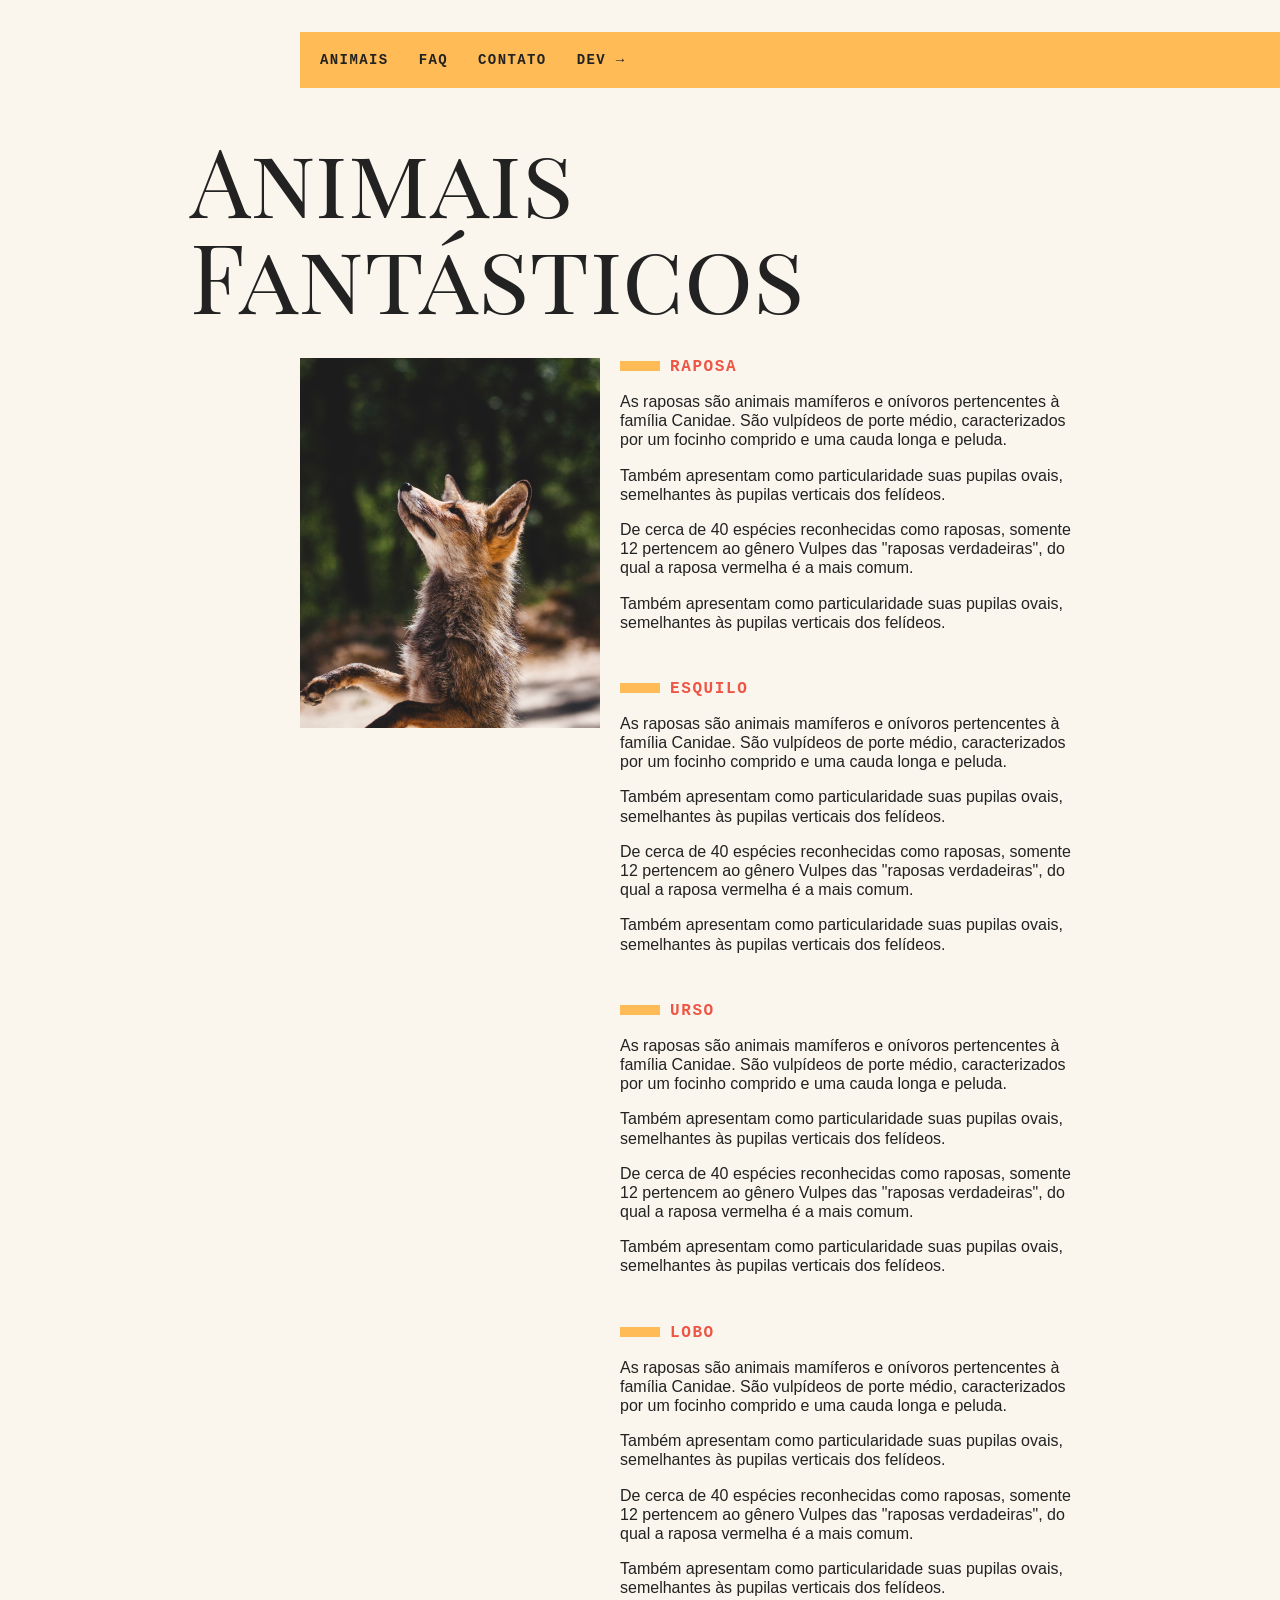
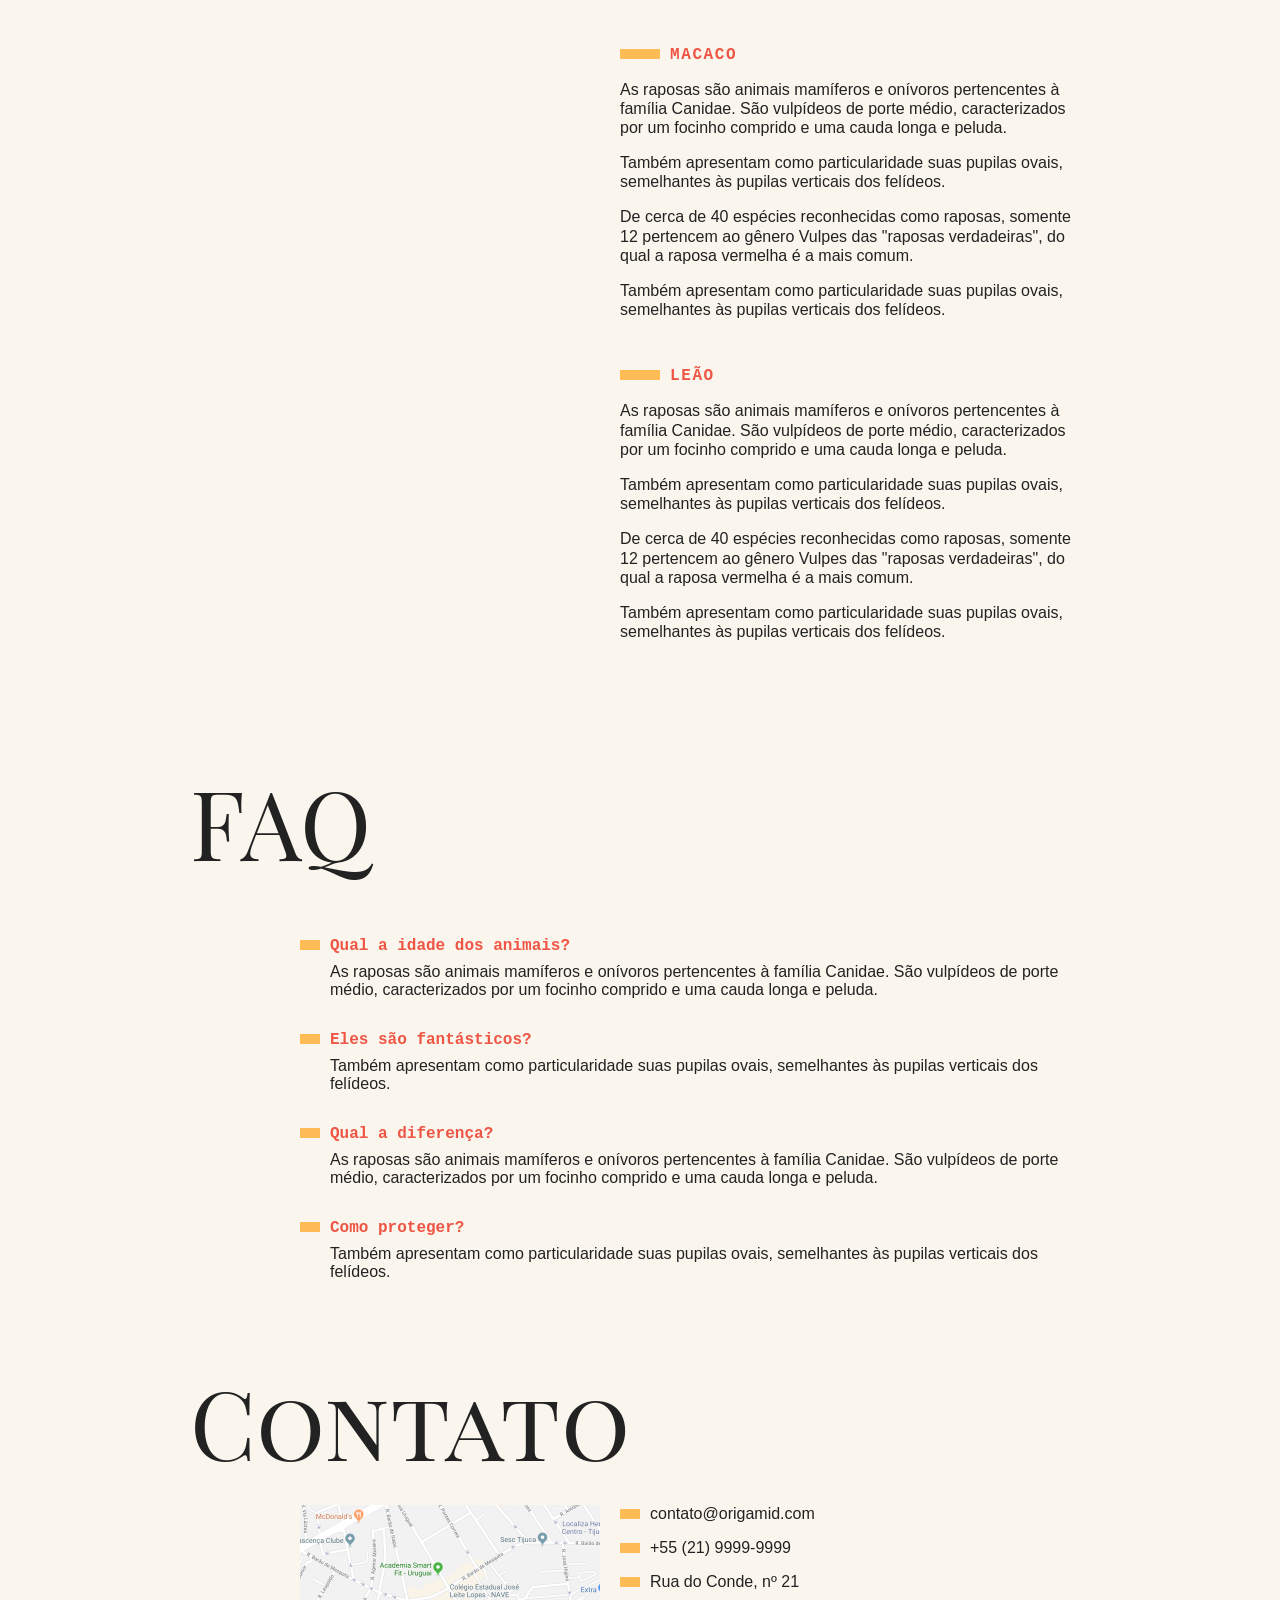
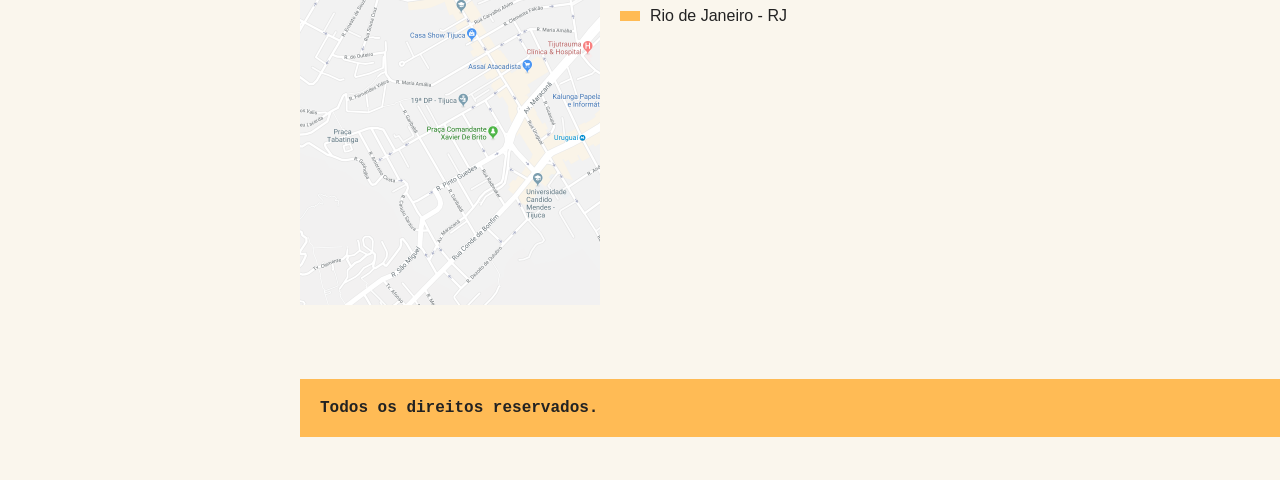
==== index.html @ b0ed54dd "first commit :tada:" ====
<!DOCTYPE html>
<html lang="pt-br">
<head>
    <meta charset="utf-8" />
    <meta http-equiv="X-UA-Compatible" content="IE=edge" />
    <title>Animais Fantásticos</title>
    <meta name="viewport" content="width=device-width, initial-scale=1" />
    <link href="https://fonts.googleapis.com/css?family=Playfair+Display+SC" rel="stylesheet" />
    <link rel="stylesheet" type="text/css" href="css/style.css" />
</head>

<body>
    <nav class="menu">
        <ul>
            <li><a href="#animais">Animais</a></li>
            <li><a href="#faq">Faq</a></li>
            <li><a href="#contato">Contato</a></li>
            <li><a href="https://www.origamid.com/">Dev →</a></li>
        </ul>
    </nav>
    <section class="grid-section animais" id="animais">
        <h1 class="titulo">Animais Fantásticos</h1>
        <ul class="animais-lista">
            <li>
                <img src="img/imagem1.jpg">
            </li>
            <li>
                <img src="img/imagem2.jpg">
            </li>
            <li>
                <img src="img/imagem3.jpg">
            </li>
            <li>
                <img src="img/imagem4.jpg">
            </li>
            <li>
                <img src="img/imagem5.jpg">
            </li>
            <li>
                <img src="img/imagem6.jpg">
            </li>
        </ul>
        <div class="animais-descricao">
            <section>
                <h2>Raposa</h2>
                <p>As raposas são animais mamíferos e onívoros pertencentes à família Canidae. São vulpídeos de porte
                    médio, caracterizados
                    por um focinho comprido e uma cauda longa e peluda.</p>
                <p>Também apresentam como particularidade suas pupilas ovais, semelhantes às pupilas verticais dos
                    felídeos.</p>
                <p>De cerca de 40 espécies reconhecidas como raposas, somente 12 pertencem ao gênero Vulpes das "raposas
                    verdadeiras", do
                    qual a raposa vermelha é a mais comum.</p>
                <p>Também apresentam como particularidade suas pupilas ovais, semelhantes às pupilas verticais dos
                    felídeos.</p>
            </section>

            <section>
                <h2>Esquilo</h2>
                <p>As raposas são animais mamíferos e onívoros pertencentes à família Canidae. São vulpídeos de porte
                    médio, caracterizados
                    por um focinho comprido e uma cauda longa e peluda.</p>
                <p>Também apresentam como particularidade suas pupilas ovais, semelhantes às pupilas verticais dos
                    felídeos.</p>
                <p>De cerca de 40 espécies reconhecidas como raposas, somente 12 pertencem ao gênero Vulpes das "raposas
                    verdadeiras", do
                    qual a raposa vermelha é a mais comum.</p>
                <p>Também apresentam como particularidade suas pupilas ovais, semelhantes às pupilas verticais dos
                    felídeos.</p>
            </section>
            <section>
                <h2>Urso</h2>
                <p>As raposas são animais mamíferos e onívoros pertencentes à família Canidae. São vulpídeos de porte
                    médio, caracterizados
                    por um focinho comprido e uma cauda longa e peluda.</p>
                <p>Também apresentam como particularidade suas pupilas ovais, semelhantes às pupilas verticais dos
                    felídeos.</p>
                <p>De cerca de 40 espécies reconhecidas como raposas, somente 12 pertencem ao gênero Vulpes das "raposas
                    verdadeiras", do
                    qual a raposa vermelha é a mais comum.</p>
                <p>Também apresentam como particularidade suas pupilas ovais, semelhantes às pupilas verticais dos
                    felídeos.</p>
            </section>
            <section>
                <h2>Lobo</h2>
                <p>As raposas são animais mamíferos e onívoros pertencentes à família Canidae. São vulpídeos de porte
                    médio, caracterizados
                    por um focinho comprido e uma cauda longa e peluda.</p>
                <p>Também apresentam como particularidade suas pupilas ovais, semelhantes às pupilas verticais dos
                    felídeos.</p>
                <p>De cerca de 40 espécies reconhecidas como raposas, somente 12 pertencem ao gênero Vulpes das "raposas
                    verdadeiras", do
                    qual a raposa vermelha é a mais comum.</p>
                <p>Também apresentam como particularidade suas pupilas ovais, semelhantes às pupilas verticais dos
                    felídeos.</p>
            </section>
            <section>
                <h2>Macaco</h2>
                <p>As raposas são animais mamíferos e onívoros pertencentes à família Canidae. São vulpídeos de porte
                    médio, caracterizados
                    por um focinho comprido e uma cauda longa e peluda.</p>
                <p>Também apresentam como particularidade suas pupilas ovais, semelhantes às pupilas verticais dos
                    felídeos.</p>
                <p>De cerca de 40 espécies reconhecidas como raposas, somente 12 pertencem ao gênero Vulpes das "raposas
                    verdadeiras", do
                    qual a raposa vermelha é a mais comum.</p>
                <p>Também apresentam como particularidade suas pupilas ovais, semelhantes às pupilas verticais dos
                    felídeos.</p>
            </section>
            <section>
                <h2>Leão</h2>
                <p>As raposas são animais mamíferos e onívoros pertencentes à família Canidae. São vulpídeos de porte
                    médio, caracterizados
                    por um focinho comprido e uma cauda longa e peluda.</p>
                <p>Também apresentam como particularidade suas pupilas ovais, semelhantes às pupilas verticais dos
                    felídeos.</p>
                <p>De cerca de 40 espécies reconhecidas como raposas, somente 12 pertencem ao gênero Vulpes das "raposas
                    verdadeiras", do
                    qual a raposa vermelha é a mais comum.</p>
                <p>Também apresentam como particularidade suas pupilas ovais, semelhantes às pupilas verticais dos
                    felídeos.</p>
            </section>
        </div>
    </section>

    <section class="grid-section faq" id="faq">
        <h1 class="titulo">FAQ</h1>
        <dl class="faq-lista">
            <dt>Qual a idade dos animais?</dt>
            <dd>As raposas são animais mamíferos e onívoros pertencentes à família Canidae. São vulpídeos de porte
                médio, caracterizados por um focinho comprido e uma cauda longa e peluda.</dd>
            <dt>Eles são fantásticos?</dt>
            <dd>Também apresentam como particularidade suas pupilas ovais, semelhantes às pupilas verticais dos
                felídeos.</dd>
            <dt>Qual a diferença?</dt>
            <dd>As raposas são animais mamíferos e onívoros pertencentes à família Canidae. São vulpídeos de porte
                médio, caracterizados por um focinho comprido e uma cauda longa e peluda.</dd>
            <dt>Como proteger?</dt>
            <dd>Também apresentam como particularidade suas pupilas ovais, semelhantes às pupilas verticais dos
                felídeos.</dd>
        </dl>
    </section>

    <section class="grid-section contato" id="contato">
        <h1 class="titulo">Contato</h1>
        <div class="mapa">
            <img src="img/mapa.png">
        </div>
        <ul class="dados">
            <li>contato@origamid.com</li>
            <li>+55 (21) 9999-9999</li>
            <li>Rua do Conde, nº 21</li>
            <li>Rio de Janeiro - RJ</li>
        </ul>
    </section>

    <footer class="copy">
        <p>Todos os direitos reservados.</p>
    </footer>

    <script src="script.js"></script>
</body>
</html>
---- css/style.css ----
body, h1, h2, ul, li, p, dd, dt, dl {
  margin: 0px;
  padding: 0px;
}

img {
  display: block;
  max-width: 100%;
}

ul {
  list-style: none;
}

body {
  background: #faf6ed;
  color: #222;
  -webkit-font-smoothing: antialiased;
  display: grid;
  grid-template-columns: 1fr 120px minmax(300px, 800px) 1fr;
}

.menu {
  grid-column: 3 / 5;
  margin-top: 2rem;
  margin-bottom: 2rem;
  background: #FB5;
}

.menu ul {
  display: flex;
  flex-wrap: wrap;
  padding: 10px;
}

.menu li a {
  display: block;
  padding: 10px;
  margin-right: 10px;
  color: #222;
  text-decoration: none;
  font-family: 'IBM Plex Mono', monospace;
  font-weight: bold;
  text-transform: uppercase;
  font-size: 0.875rem;
  letter-spacing: .1em;
}

.grid-section {
  grid-column: 2 / 4;
  width: 100%;
  box-sizing: border-box;
  padding: 10px;
  display: grid;
  grid-template-columns: 90px 300px 1fr;
  grid-gap: 20px;
  margin-bottom: 4rem;
}

.titulo {
  font-family: 'Playfair Display SC', georgia;
  font-size: 6rem;
  line-height: 1;
  font-weight: 400;
  margin-bottom: 1rem;
  grid-column: 1 / 4;
}

.animais h2 {
  font-family: 'IBM Plex Mono', monospace;
  font-size: 1rem;
  text-transform: uppercase;
  letter-spacing: .1em;
  margin-bottom: 1rem;
  color: #E54;
}

.animais h2::before {
  content: '';
  display: inline-block;
  width: 40px;
  height: 10px;
  margin-right: 10px;
  background: #FB5;
}

.animais p {
  font-family: Helvetica, Arial;
  line-height: 1.2;
  margin-bottom: 1rem;
}

.animais-lista {
  height: 370px;
  overflow-y: scroll;
  grid-column: 2;
}

.animais-lista::-webkit-scrollbar {
  width: 18px;
}

.animais-lista::-webkit-scrollbar-thumb {
  background: #FB5;
  border-left: 4px solid #faf6ed;
  border-right: 4px solid #faf6ed;
}

.animais-lista::-webkit-scrollbar-track {
  background: #faf6ed;
}

.animais-descricao {
  grid-column: 3;
}

.animais-descricao section {
  margin-bottom: 3rem;
}

.faq-lista {
  grid-column: 2 / 4
}

.faq-lista dt {
  font-family: 'IBM Plex Mono', monospace;
  font-weight: bold;
  margin-top: 2rem;
  margin-bottom: .5rem;
  color: #E54;
}

.faq-lista dt::before {
  content: '';
  display: inline-block;
  width: 20px;
  height: 10px;
  margin-right: 10px;
  background: #FB5;
}

.faq-lista dd {
  font-family: Helvetica, Arial;
  margin-bottom: .5rem;
  margin-left: 30px;
}

.mapa {
  grid-column: 2;
}

.dados {
  grid-column: 3;
}

.dados li {
  margin-bottom: 1rem;
  font-family: Helvetica, Arial;
}

.dados li::before {
  content: '';
  display: inline-block;
  width: 20px;
  height: 10px;
  margin-right: 10px;
  background: #FB5;
}

.copy {
  grid-column: 3/5;
  margin-bottom: 2rem;
  background: #FB5;
}

.copy p {
  padding: 20px;
  font-family: 'IBM Plex Mono', monospace;
  font-weight: bold;
}

@media (max-width: 700px) {
  body {
    grid-template-columns: 1fr;
  }
  .menu, .grid-section, .copy {
    grid-column: 1;
  }
  .grid-section {
    grid-template-columns: 100px 1fr;
    grid-gap: 10px;
  }
  .animais-lista {
    grid-column: 1;
  }
  .faq-lista, .dados, .mapa {
    grid-column: 1 / 3;
  }
  .grid-section h1 {
    font-size: 3rem;
  }
  .menu {
    margin-top: 0px;
  }
  .copy {
    margin-bottom: 0px;
  }
}
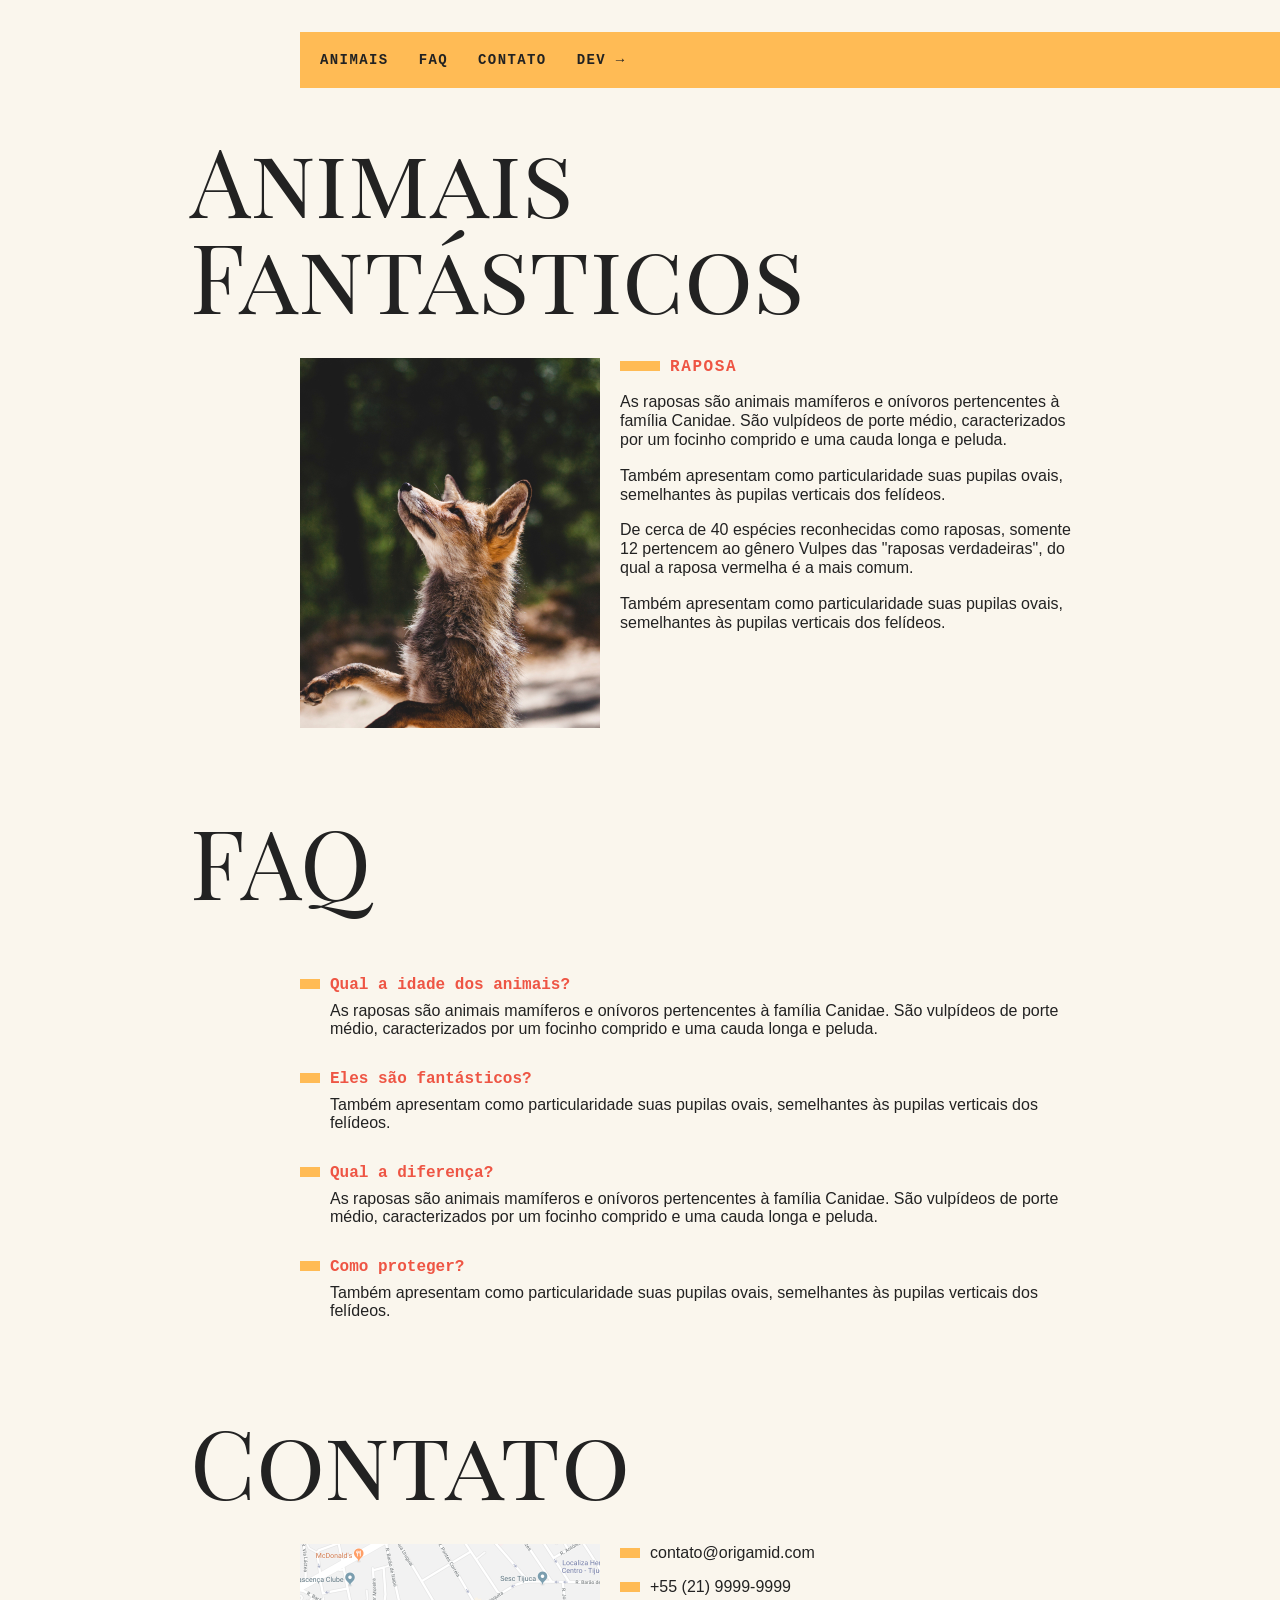
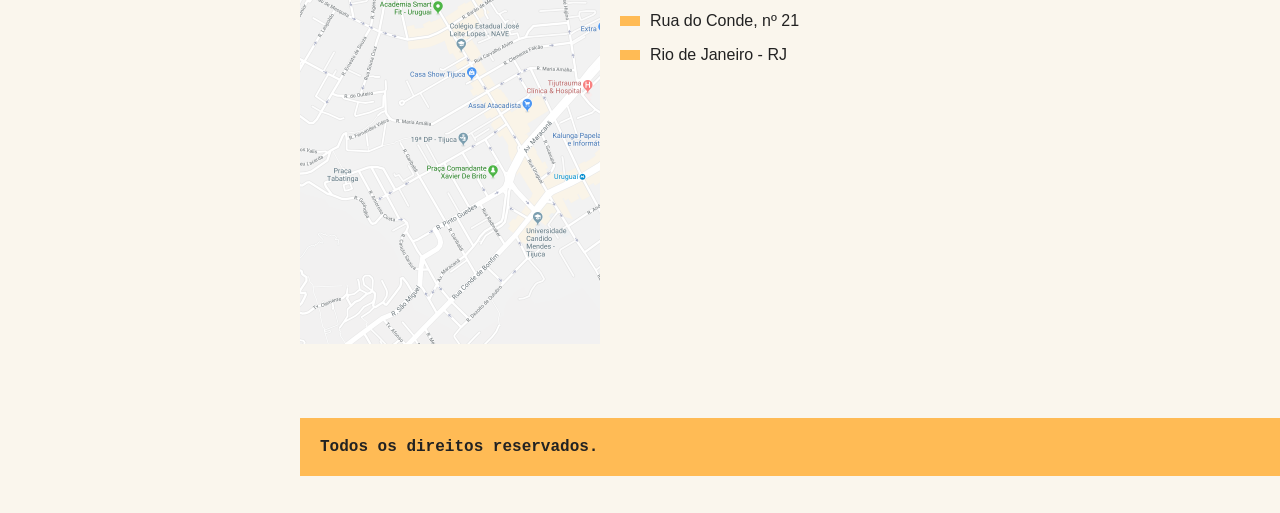
==== commit 9d2ebf17: "adicionando e praticando com javascritp" ====
--- a/index.html
+++ b/index.html
@@ -7,6 +7,16 @@
     <meta name="viewport" content="width=device-width, initial-scale=1" />
     <link href="https://fonts.googleapis.com/css?family=Playfair+Display+SC" rel="stylesheet" />
     <link rel="stylesheet" type="text/css" href="css/style.css" />
+    <!-- 
+        Escrevemos o código abaixo para verificar se o JS está habilitado no navegador do cliente, se sim, 
+        então adicionamos a classe .js ao elemento HTML (document.documentElement) para ainda assim ele 
+        exibir o conteúdo na tela.
+        Outro detalhe é que usamos o className, ao invés de usar o classList.add(), isso pq o className dá suporte
+        aos browsers mais antigos, já o classList.add() pode não rodar em browsers muito antigos  
+    -->
+    <script type="text/javascript">
+        document.documentElement.className = ' js';
+    </script>
 </head>
 
 <body>
@@ -20,7 +30,7 @@
     </nav>
     <section class="grid-section animais" id="animais">
         <h1 class="titulo">Animais Fantásticos</h1>
-        <ul class="animais-lista">
+        <ul class="animais-lista js-tabmenu">
             <li>
                 <img src="img/imagem1.jpg">
             </li>
@@ -40,7 +50,7 @@
                 <img src="img/imagem6.jpg">
             </li>
         </ul>
-        <div class="animais-descricao">
+        <div class="animais-descricao js-tabcontent">
             <section>
                 <h2>Raposa</h2>
                 <p>As raposas são animais mamíferos e onívoros pertencentes à família Canidae. São vulpídeos de porte
--- a/css/style.css
+++ b/css/style.css
@@ -25,6 +25,16 @@
   margin-top: 2rem;
   margin-bottom: 2rem;
   background: #FB5;
+  transition: height 350ms ease-in-out;
+  -webkit-animation: fadein 2s;
+  /* Safari, Chrome and Opera > 12.1 */
+  -moz-animation: fadein 2s;
+  /* Firefox < 16 */
+  -ms-animation: fadein 2s;
+  /* Internet Explorer */
+  -o-animation: fadein 2s;
+  /* Opera < 12.1 */
+  animation: fadein 2s;
 }
 
 .menu ul {
@@ -96,6 +106,10 @@
   grid-column: 2;
 }
 
+.animais-lista li {
+  cursor: pointer;
+}
+
 .animais-lista::-webkit-scrollbar {
   width: 18px;
 }
@@ -205,4 +219,57 @@
   .copy {
     margin-bottom: 0px;
   }
+}
+
+.menu-fixo {
+  margin-top: 0rem;
+  position: fixed;
+  width: 100%;
+  right: 0;
+  top: 0;
+}
+
+/* .ativo {
+  background-color: #e28203;
+} */
+
+.font-maior {
+  font-size: 4em;
+}
+
+/*
+  Adicionamos uma classe .js ao elemento HTML que é o elemento pai de todos os outros elementos da página para que 
+  quando o javascritp estiver desabilitado do navegador, podermos ainda assim exibir o conteúdo da página.
+ */
+/* sumir com as sections dentro da classe js-tabcontent */
+.js .js-tabcontent section {
+  display: none;
+}
+
+/* exibir as sections que tiverem a classe  .ativo */
+
+.js .js-tabcontent section.ativo {
+  display: block !important;
+  /* animation: nome da animação - segundo parâmetro é o tempo total em que a animação vai ocorrer
+     nesse exemplo é de 0.5 segundos, e por fim passamos o forwards, para quando a animação chegar no final 
+     ela parar de rodar, sem esse parâmetro setado como forward, a animação volta para o estado de inicio e 
+     se repete, como um loop.
+   */
+  animation: show .5s forwards;
+}
+
+/* adicionar animação no css com keyframes */
+
+@keyframes show {
+  /* sai de opacidade 0 */
+  from {
+    opacity: 0;
+    /* o translate3d(x, y, z) move o conteúdo em três eixos: x (horizontal), y (vertical), z (profundidade) */
+    transform: translate3d(-30px, 0, 0);
+  }
+  /* termina em opacidade 1 */
+  to {
+    opacity: 1;
+    transform: translate3d(0, 0, 0);
+  }
 }
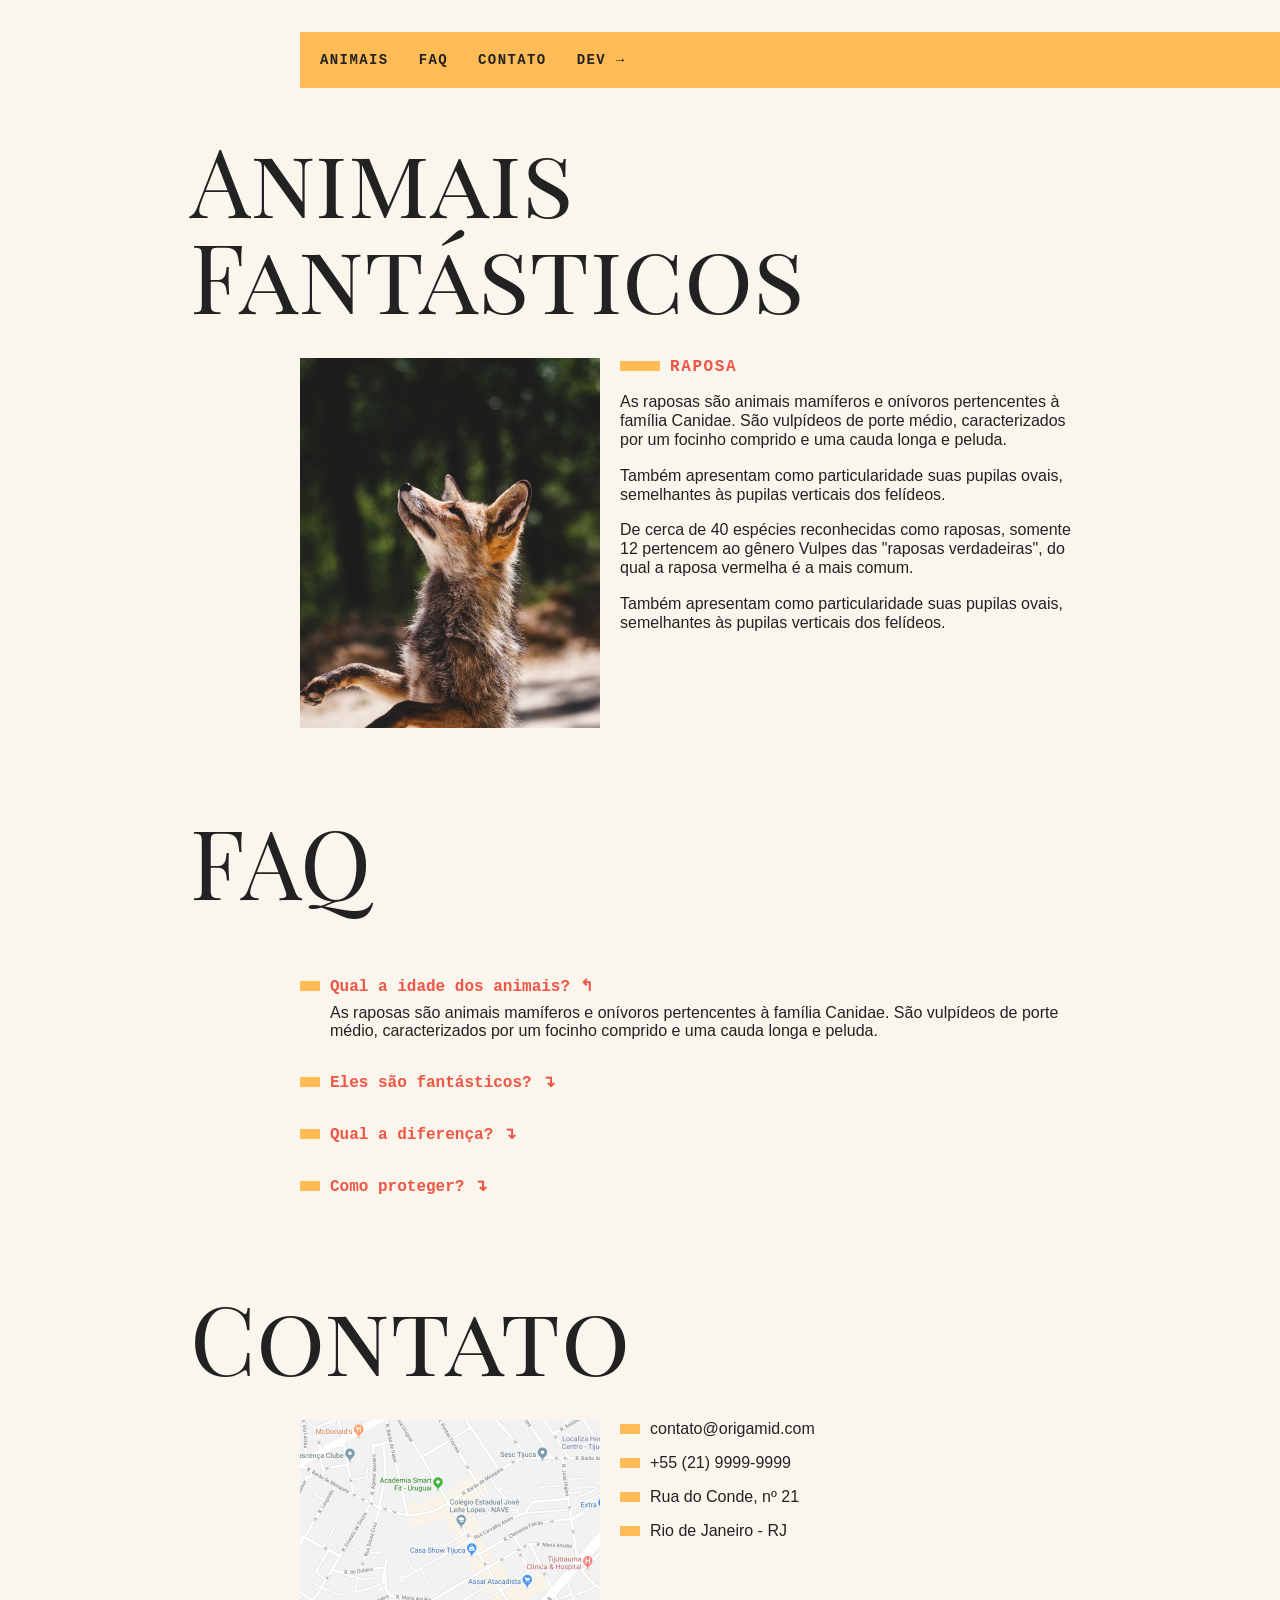
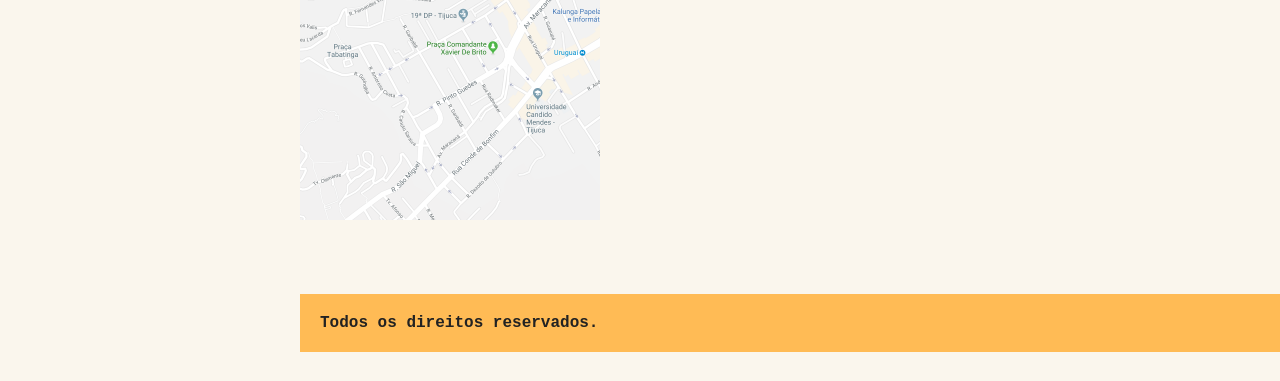
==== commit 8913df43: "Commit do dia 27 de desembro 2019" ====
--- a/index.html
+++ b/index.html
@@ -20,7 +20,7 @@
 </head>
 
 <body>
-    <nav class="menu">
+    <nav class="menu js-menu">
         <ul>
             <li><a href="#animais">Animais</a></li>
             <li><a href="#faq">Faq</a></li>
@@ -28,7 +28,7 @@
             <li><a href="https://www.origamid.com/">Dev →</a></li>
         </ul>
     </nav>
-    <section class="grid-section animais" id="animais">
+    <section class="grid-section animais js-scroll" id="animais">
         <h1 class="titulo">Animais Fantásticos</h1>
         <ul class="animais-lista js-tabmenu">
             <li>
@@ -133,9 +133,9 @@
         </div>
     </section>
 
-    <section class="grid-section faq" id="faq">
+    <section class="grid-section faq js-scroll" id="faq">
         <h1 class="titulo">FAQ</h1>
-        <dl class="faq-lista">
+        <dl class="faq-lista js-accordion">
             <dt>Qual a idade dos animais?</dt>
             <dd>As raposas são animais mamíferos e onívoros pertencentes à família Canidae. São vulpídeos de porte
                 médio, caracterizados por um focinho comprido e uma cauda longa e peluda.</dd>
@@ -151,7 +151,7 @@
         </dl>
     </section>
 
-    <section class="grid-section contato" id="contato">
+    <section class="grid-section contato js-scroll" id="contato">
         <h1 class="titulo">Contato</h1>
         <div class="mapa">
             <img src="img/mapa.png">
--- a/css/style.css
+++ b/css/style.css
@@ -241,7 +241,9 @@
   Adicionamos uma classe .js ao elemento HTML que é o elemento pai de todos os outros elementos da página para que 
   quando o javascritp estiver desabilitado do navegador, podermos ainda assim exibir o conteúdo da página.
  */
+
 /* sumir com as sections dentro da classe js-tabcontent */
+
 .js .js-tabcontent section {
   display: none;
 }
@@ -272,4 +274,53 @@
     opacity: 1;
     transform: translate3d(0, 0, 0);
   }
+}
+
+/* estilos para os accordion list */
+
+.js .js-accordion dd {
+  display: none;
+}
+
+/* adicionando setinha que muda com o clique no elemento */
+
+.js .js-accordion dt::after {
+  content: '↴';
+  margin-left: 10px;
+}
+
+/* quando tiver ativo a setinha muda apontando para cima */
+
+.js .js-accordion dt.ativo::after {
+  content: '↰';
+  margin-left: 10px;
+}
+
+/* tornando o elemento dd visivel */
+
+.js .js-accordion dd.ativo {
+  display: block;
+  animation: slideDown .5s forwards;
+}
+
+@keyframes slideDown {
+  from {
+    max-height: 0;
+    opacity: 0;
+  }
+  to {
+    max-height: 300px;
+    opacity: 1;
+  }
+}
+
+.js .js-scroll {
+  opacity: 0;
+  transition: .3s;
+  transform: translate3d(-30px, 0, 0);
+}
+
+.js .js-scroll.ativo {
+  opacity: 1;  
+  transform: translate3d(0, 0, 0);
 }
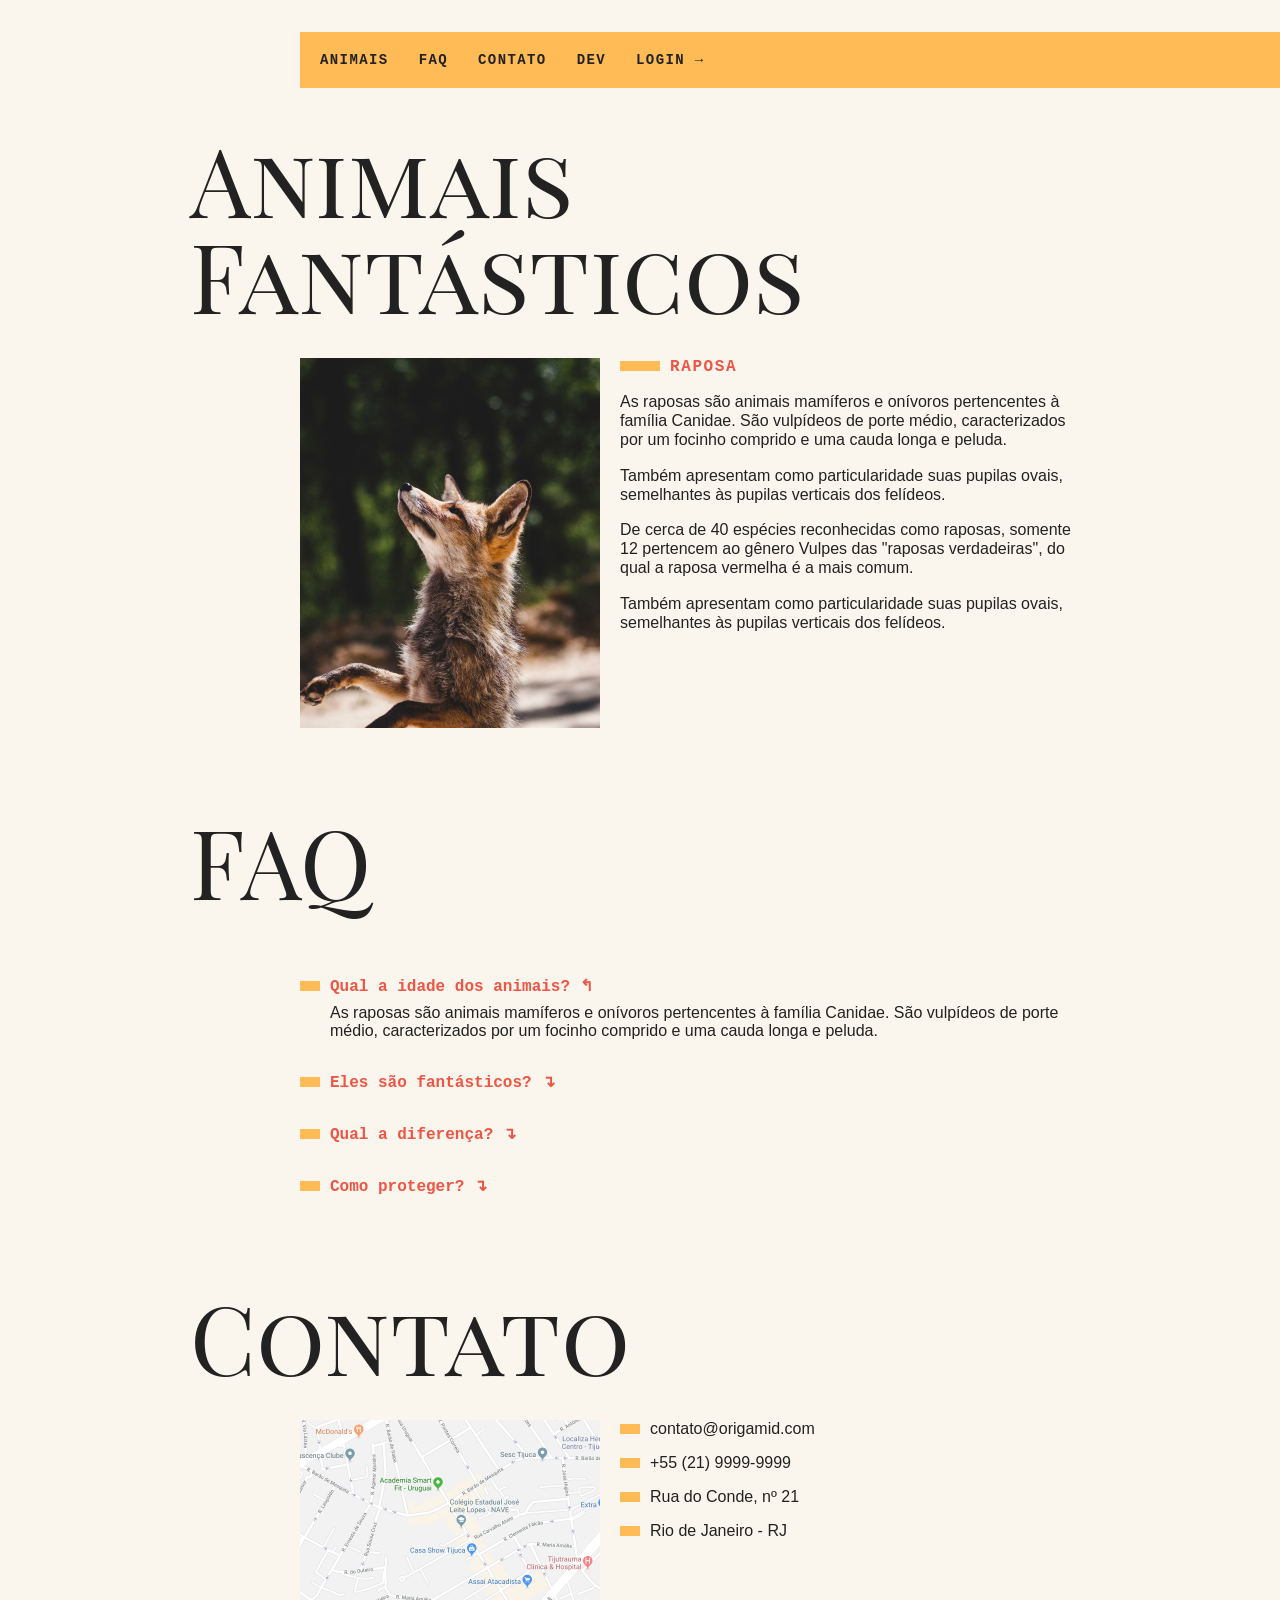
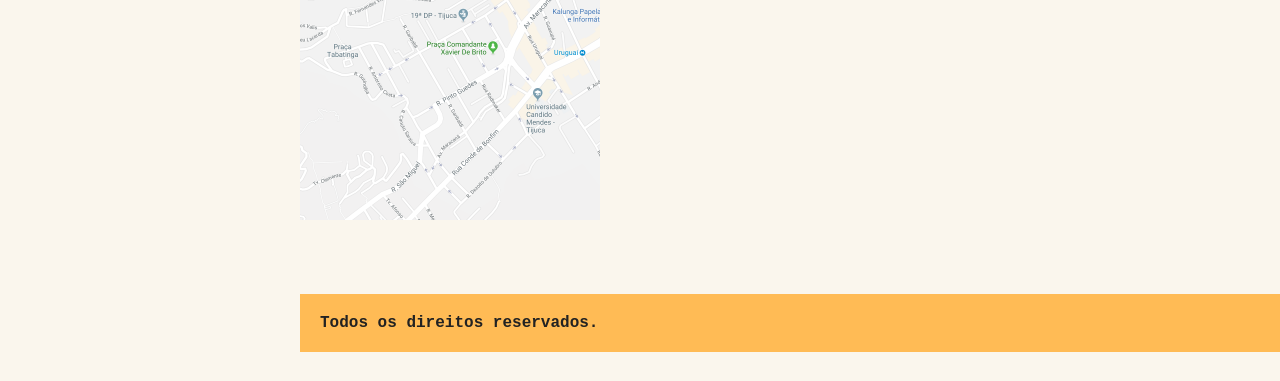
==== commit 0fe4bd07: "Primeiro commit do ano" ====
--- a/index.html
+++ b/index.html
@@ -1,5 +1,6 @@
 <!DOCTYPE html>
 <html lang="pt-br">
+
 <head>
     <meta charset="utf-8" />
     <meta http-equiv="X-UA-Compatible" content="IE=edge" />
@@ -20,154 +21,192 @@
 </head>
 
 <body>
-    <nav class="menu js-menu">
-        <ul>
-            <li><a href="#animais">Animais</a></li>
-            <li><a href="#faq">Faq</a></li>
-            <li><a href="#contato">Contato</a></li>
-            <li><a href="https://www.origamid.com/">Dev →</a></li>
-        </ul>
-    </nav>
-    <section class="grid-section animais js-scroll" id="animais">
-        <h1 class="titulo">Animais Fantásticos</h1>
-        <ul class="animais-lista js-tabmenu">
-            <li>
-                <img src="img/imagem1.jpg">
-            </li>
-            <li>
-                <img src="img/imagem2.jpg">
-            </li>
-            <li>
-                <img src="img/imagem3.jpg">
-            </li>
-            <li>
-                <img src="img/imagem4.jpg">
-            </li>
-            <li>
-                <img src="img/imagem5.jpg">
-            </li>
-            <li>
-                <img src="img/imagem6.jpg">
-            </li>
-        </ul>
-        <div class="animais-descricao js-tabcontent">
-            <section>
-                <h2>Raposa</h2>
-                <p>As raposas são animais mamíferos e onívoros pertencentes à família Canidae. São vulpídeos de porte
-                    médio, caracterizados
-                    por um focinho comprido e uma cauda longa e peluda.</p>
-                <p>Também apresentam como particularidade suas pupilas ovais, semelhantes às pupilas verticais dos
-                    felídeos.</p>
-                <p>De cerca de 40 espécies reconhecidas como raposas, somente 12 pertencem ao gênero Vulpes das "raposas
-                    verdadeiras", do
-                    qual a raposa vermelha é a mais comum.</p>
-                <p>Também apresentam como particularidade suas pupilas ovais, semelhantes às pupilas verticais dos
-                    felídeos.</p>
-            </section>
-
-            <section>
-                <h2>Esquilo</h2>
-                <p>As raposas são animais mamíferos e onívoros pertencentes à família Canidae. São vulpídeos de porte
-                    médio, caracterizados
-                    por um focinho comprido e uma cauda longa e peluda.</p>
-                <p>Também apresentam como particularidade suas pupilas ovais, semelhantes às pupilas verticais dos
-                    felídeos.</p>
-                <p>De cerca de 40 espécies reconhecidas como raposas, somente 12 pertencem ao gênero Vulpes das "raposas
-                    verdadeiras", do
-                    qual a raposa vermelha é a mais comum.</p>
-                <p>Também apresentam como particularidade suas pupilas ovais, semelhantes às pupilas verticais dos
-                    felídeos.</p>
-            </section>
-            <section>
-                <h2>Urso</h2>
-                <p>As raposas são animais mamíferos e onívoros pertencentes à família Canidae. São vulpídeos de porte
-                    médio, caracterizados
-                    por um focinho comprido e uma cauda longa e peluda.</p>
-                <p>Também apresentam como particularidade suas pupilas ovais, semelhantes às pupilas verticais dos
-                    felídeos.</p>
-                <p>De cerca de 40 espécies reconhecidas como raposas, somente 12 pertencem ao gênero Vulpes das "raposas
-                    verdadeiras", do
-                    qual a raposa vermelha é a mais comum.</p>
-                <p>Também apresentam como particularidade suas pupilas ovais, semelhantes às pupilas verticais dos
-                    felídeos.</p>
-            </section>
-            <section>
-                <h2>Lobo</h2>
-                <p>As raposas são animais mamíferos e onívoros pertencentes à família Canidae. São vulpídeos de porte
-                    médio, caracterizados
-                    por um focinho comprido e uma cauda longa e peluda.</p>
-                <p>Também apresentam como particularidade suas pupilas ovais, semelhantes às pupilas verticais dos
-                    felídeos.</p>
-                <p>De cerca de 40 espécies reconhecidas como raposas, somente 12 pertencem ao gênero Vulpes das "raposas
-                    verdadeiras", do
-                    qual a raposa vermelha é a mais comum.</p>
-                <p>Também apresentam como particularidade suas pupilas ovais, semelhantes às pupilas verticais dos
-                    felídeos.</p>
-            </section>
-            <section>
-                <h2>Macaco</h2>
-                <p>As raposas são animais mamíferos e onívoros pertencentes à família Canidae. São vulpídeos de porte
-                    médio, caracterizados
-                    por um focinho comprido e uma cauda longa e peluda.</p>
-                <p>Também apresentam como particularidade suas pupilas ovais, semelhantes às pupilas verticais dos
-                    felídeos.</p>
-                <p>De cerca de 40 espécies reconhecidas como raposas, somente 12 pertencem ao gênero Vulpes das "raposas
-                    verdadeiras", do
-                    qual a raposa vermelha é a mais comum.</p>
-                <p>Também apresentam como particularidade suas pupilas ovais, semelhantes às pupilas verticais dos
-                    felídeos.</p>
-            </section>
-            <section>
-                <h2>Leão</h2>
-                <p>As raposas são animais mamíferos e onívoros pertencentes à família Canidae. São vulpídeos de porte
-                    médio, caracterizados
-                    por um focinho comprido e uma cauda longa e peluda.</p>
-                <p>Também apresentam como particularidade suas pupilas ovais, semelhantes às pupilas verticais dos
-                    felídeos.</p>
-                <p>De cerca de 40 espécies reconhecidas como raposas, somente 12 pertencem ao gênero Vulpes das "raposas
-                    verdadeiras", do
-                    qual a raposa vermelha é a mais comum.</p>
-                <p>Também apresentam como particularidade suas pupilas ovais, semelhantes às pupilas verticais dos
-                    felídeos.</p>
-            </section>
+    <div class="grid-container">
+
+
+        <!-- <div id="div" data-cor="azul" data-width="500">Div</div> -->
+        <nav class="menu" data-menu="suave">
+            <ul>
+                <li><a href="#animais">Animais</a></li>
+                <li><a href="#faq">Faq</a></li>
+                <li><a href="#contato">Contato</a></li>
+                <li><a href="https://www.origamid.com/">Dev</a></li>
+                <li><a data-modal="abrir" href="login.html">Login →</a></li>
+            </ul>
+        </nav>
+        <section class="grid-section animais" data-anime="scroll" id="animais">
+            <h1 class="titulo">Animais Fantásticos</h1>
+            <ul class="animais-lista" data-tab="menu">
+                <li>
+                    <img src="img/imagem1.jpg">
+                </li>
+                <li>
+                    <img src="img/imagem2.jpg">
+                </li>
+                <li>
+                    <img src="img/imagem3.jpg">
+                </li>
+                <li>
+                    <img src="img/imagem4.jpg">
+                </li>
+                <li>
+                    <img src="img/imagem5.jpg">
+                </li>
+                <li>
+                    <img src="img/imagem6.jpg">
+                </li>
+            </ul>
+            <div class="animais-descricao" data-tab="content">
+                <section data-anime="show-right">
+                    <h2>Raposa</h2>
+                    <p>As raposas são animais mamíferos e onívoros pertencentes à família Canidae. São vulpídeos de
+                        porte
+                        médio, caracterizados
+                        por um focinho comprido e uma cauda longa e peluda.</p>
+                    <p>Também apresentam como particularidade suas pupilas ovais, semelhantes às pupilas verticais dos
+                        felídeos.</p>
+                    <p>De cerca de 40 espécies reconhecidas como raposas, somente 12 pertencem ao gênero Vulpes das
+                        "raposas
+                        verdadeiras", do
+                        qual a raposa vermelha é a mais comum.</p>
+                    <p>Também apresentam como particularidade suas pupilas ovais, semelhantes às pupilas verticais dos
+                        felídeos.</p>
+                </section>
+
+                <section data-anime="show-right">
+                    <h2>Esquilo</h2>
+                    <p>As raposas são animais mamíferos e onívoros pertencentes à família Canidae. São vulpídeos de
+                        porte
+                        médio, caracterizados
+                        por um focinho comprido e uma cauda longa e peluda.</p>
+                    <p>Também apresentam como particularidade suas pupilas ovais, semelhantes às pupilas verticais dos
+                        felídeos.</p>
+                    <p>De cerca de 40 espécies reconhecidas como raposas, somente 12 pertencem ao gênero Vulpes das
+                        "raposas
+                        verdadeiras", do
+                        qual a raposa vermelha é a mais comum.</p>
+                    <p>Também apresentam como particularidade suas pupilas ovais, semelhantes às pupilas verticais dos
+                        felídeos.</p>
+                </section>
+                <section data-anime="show-down">
+                    <h2>Urso</h2>
+                    <p>As raposas são animais mamíferos e onívoros pertencentes à família Canidae. São vulpídeos de
+                        porte
+                        médio, caracterizados
+                        por um focinho comprido e uma cauda longa e peluda.</p>
+                    <p>Também apresentam como particularidade suas pupilas ovais, semelhantes às pupilas verticais dos
+                        felídeos.</p>
+                    <p>De cerca de 40 espécies reconhecidas como raposas, somente 12 pertencem ao gênero Vulpes das
+                        "raposas
+                        verdadeiras", do
+                        qual a raposa vermelha é a mais comum.</p>
+                    <p>Também apresentam como particularidade suas pupilas ovais, semelhantes às pupilas verticais dos
+                        felídeos.</p>
+                </section>
+                <section data-anime="show-down">
+                    <h2>Lobo</h2>
+                    <p>As raposas são animais mamíferos e onívoros pertencentes à família Canidae. São vulpídeos de
+                        porte
+                        médio, caracterizados
+                        por um focinho comprido e uma cauda longa e peluda.</p>
+                    <p>Também apresentam como particularidade suas pupilas ovais, semelhantes às pupilas verticais dos
+                        felídeos.</p>
+                    <p>De cerca de 40 espécies reconhecidas como raposas, somente 12 pertencem ao gênero Vulpes das
+                        "raposas
+                        verdadeiras", do
+                        qual a raposa vermelha é a mais comum.</p>
+                    <p>Também apresentam como particularidade suas pupilas ovais, semelhantes às pupilas verticais dos
+                        felídeos.</p>
+                </section>
+                <section data-anime="show-right">
+                    <h2>Macaco</h2>
+                    <p>As raposas são animais mamíferos e onívoros pertencentes à família Canidae. São vulpídeos de
+                        porte
+                        médio, caracterizados
+                        por um focinho comprido e uma cauda longa e peluda.</p>
+                    <p>Também apresentam como particularidade suas pupilas ovais, semelhantes às pupilas verticais dos
+                        felídeos.</p>
+                    <p>De cerca de 40 espécies reconhecidas como raposas, somente 12 pertencem ao gênero Vulpes das
+                        "raposas
+                        verdadeiras", do
+                        qual a raposa vermelha é a mais comum.</p>
+                    <p>Também apresentam como particularidade suas pupilas ovais, semelhantes às pupilas verticais dos
+                        felídeos.</p>
+                </section>
+                <section data-anime="show-right">
+                    <h2>Leão</h2>
+                    <p>As raposas são animais mamíferos e onívoros pertencentes à família Canidae. São vulpídeos de
+                        porte
+                        médio, caracterizados
+                        por um focinho comprido e uma cauda longa e peluda.</p>
+                    <p>Também apresentam como particularidade suas pupilas ovais, semelhantes às pupilas verticais dos
+                        felídeos.</p>
+                    <p>De cerca de 40 espécies reconhecidas como raposas, somente 12 pertencem ao gênero Vulpes das
+                        "raposas
+                        verdadeiras", do
+                        qual a raposa vermelha é a mais comum.</p>
+                    <p>Também apresentam como particularidade suas pupilas ovais, semelhantes às pupilas verticais dos
+                        felídeos.</p>
+                </section>
+            </div>
+        </section>
+
+        <section class="grid-section faq" data-anime="scroll" id="faq">
+            <h1 class="titulo">FAQ</h1>
+            <dl class="faq-lista" data-anime="accordion">
+                <dt>Qual a idade dos animais?</dt>
+                <dd>As raposas são animais mamíferos e onívoros pertencentes à família Canidae. São vulpídeos de porte
+                    médio, caracterizados por um focinho comprido e uma cauda longa e peluda.</dd>
+                <dt>Eles são fantásticos?</dt>
+                <dd>Também apresentam como particularidade suas pupilas ovais, semelhantes às pupilas verticais dos
+                    felídeos.</dd>
+                <dt>Qual a diferença?</dt>
+                <dd>As raposas são animais mamíferos e onívoros pertencentes à família Canidae. São vulpídeos de porte
+                    médio, caracterizados por um focinho comprido e uma cauda longa e peluda.</dd>
+                <dt>Como proteger?</dt>
+                <dd>Também apresentam como particularidade suas pupilas ovais, semelhantes às pupilas verticais dos
+                    felídeos.</dd>
+            </dl>
+        </section>
+
+        <section class="grid-section contato" data-anime="scroll" id="contato">
+            <h1 class="titulo">Contato</h1>
+            <div class="mapa">
+                <img src="img/mapa.png">
+            </div>
+            <ul class="dados">
+                <li>contato@origamid.com</li>
+                <li>+55 (21) 9999-9999</li>
+                <li>Rua do Conde, nº 21</li>
+                <li>Rio de Janeiro - RJ</li>
+            </ul>
+        </section>
+
+        <footer class="copy">
+            <p>Todos os direitos reservados.</p>
+        </footer>
+    </div>
+
+    <!-- modal -->
+    <section class="modal-container" data-modal="container">
+        <div class="modal">
+            <!-- botão usado para fechar o modal -->
+            <button data-modal="fechar" class="fechar">X</button>
+
+            <form action="">
+                <label for="email">Email</label>
+                <input type="text" for="email" id="email" />
+
+                <label for="senha">Senha</label>
+                <input type="password" for="senha" id="senha" />
+                <button type="submit">Entrar</button>
+            </form>
         </div>
     </section>
 
-    <section class="grid-section faq js-scroll" id="faq">
-        <h1 class="titulo">FAQ</h1>
-        <dl class="faq-lista js-accordion">
-            <dt>Qual a idade dos animais?</dt>
-            <dd>As raposas são animais mamíferos e onívoros pertencentes à família Canidae. São vulpídeos de porte
-                médio, caracterizados por um focinho comprido e uma cauda longa e peluda.</dd>
-            <dt>Eles são fantásticos?</dt>
-            <dd>Também apresentam como particularidade suas pupilas ovais, semelhantes às pupilas verticais dos
-                felídeos.</dd>
-            <dt>Qual a diferença?</dt>
-            <dd>As raposas são animais mamíferos e onívoros pertencentes à família Canidae. São vulpídeos de porte
-                médio, caracterizados por um focinho comprido e uma cauda longa e peluda.</dd>
-            <dt>Como proteger?</dt>
-            <dd>Também apresentam como particularidade suas pupilas ovais, semelhantes às pupilas verticais dos
-                felídeos.</dd>
-        </dl>
-    </section>
-
-    <section class="grid-section contato js-scroll" id="contato">
-        <h1 class="titulo">Contato</h1>
-        <div class="mapa">
-            <img src="img/mapa.png">
-        </div>
-        <ul class="dados">
-            <li>contato@origamid.com</li>
-            <li>+55 (21) 9999-9999</li>
-            <li>Rua do Conde, nº 21</li>
-            <li>Rio de Janeiro - RJ</li>
-        </ul>
-    </section>
-
-    <footer class="copy">
-        <p>Todos os direitos reservados.</p>
-    </footer>
-
-    <script src="script.js"></script>
+    <!-- <script src="script.js" type="text/javascript"></script>
+    <script src="efeitosDom.js" type="text/javascript"></script> -->
+
+    <script type="module" src="js/scripts.js"></script>
 </body>
 </html>
--- a/css/style.css
+++ b/css/style.css
@@ -1,326 +1,4 @@
-body, h1, h2, ul, li, p, dd, dt, dl {
-  margin: 0px;
-  padding: 0px;
-}
 
-img {
-  display: block;
-  max-width: 100%;
-}
+@import 'geral.css';
+@import 'modal.css';
 
-ul {
-  list-style: none;
-}
-
-body {
-  background: #faf6ed;
-  color: #222;
-  -webkit-font-smoothing: antialiased;
-  display: grid;
-  grid-template-columns: 1fr 120px minmax(300px, 800px) 1fr;
-}
-
-.menu {
-  grid-column: 3 / 5;
-  margin-top: 2rem;
-  margin-bottom: 2rem;
-  background: #FB5;
-  transition: height 350ms ease-in-out;
-  -webkit-animation: fadein 2s;
-  /* Safari, Chrome and Opera > 12.1 */
-  -moz-animation: fadein 2s;
-  /* Firefox < 16 */
-  -ms-animation: fadein 2s;
-  /* Internet Explorer */
-  -o-animation: fadein 2s;
-  /* Opera < 12.1 */
-  animation: fadein 2s;
-}
-
-.menu ul {
-  display: flex;
-  flex-wrap: wrap;
-  padding: 10px;
-}
-
-.menu li a {
-  display: block;
-  padding: 10px;
-  margin-right: 10px;
-  color: #222;
-  text-decoration: none;
-  font-family: 'IBM Plex Mono', monospace;
-  font-weight: bold;
-  text-transform: uppercase;
-  font-size: 0.875rem;
-  letter-spacing: .1em;
-}
-
-.grid-section {
-  grid-column: 2 / 4;
-  width: 100%;
-  box-sizing: border-box;
-  padding: 10px;
-  display: grid;
-  grid-template-columns: 90px 300px 1fr;
-  grid-gap: 20px;
-  margin-bottom: 4rem;
-}
-
-.titulo {
-  font-family: 'Playfair Display SC', georgia;
-  font-size: 6rem;
-  line-height: 1;
-  font-weight: 400;
-  margin-bottom: 1rem;
-  grid-column: 1 / 4;
-}
-
-.animais h2 {
-  font-family: 'IBM Plex Mono', monospace;
-  font-size: 1rem;
-  text-transform: uppercase;
-  letter-spacing: .1em;
-  margin-bottom: 1rem;
-  color: #E54;
-}
-
-.animais h2::before {
-  content: '';
-  display: inline-block;
-  width: 40px;
-  height: 10px;
-  margin-right: 10px;
-  background: #FB5;
-}
-
-.animais p {
-  font-family: Helvetica, Arial;
-  line-height: 1.2;
-  margin-bottom: 1rem;
-}
-
-.animais-lista {
-  height: 370px;
-  overflow-y: scroll;
-  grid-column: 2;
-}
-
-.animais-lista li {
-  cursor: pointer;
-}
-
-.animais-lista::-webkit-scrollbar {
-  width: 18px;
-}
-
-.animais-lista::-webkit-scrollbar-thumb {
-  background: #FB5;
-  border-left: 4px solid #faf6ed;
-  border-right: 4px solid #faf6ed;
-}
-
-.animais-lista::-webkit-scrollbar-track {
-  background: #faf6ed;
-}
-
-.animais-descricao {
-  grid-column: 3;
-}
-
-.animais-descricao section {
-  margin-bottom: 3rem;
-}
-
-.faq-lista {
-  grid-column: 2 / 4
-}
-
-.faq-lista dt {
-  font-family: 'IBM Plex Mono', monospace;
-  font-weight: bold;
-  margin-top: 2rem;
-  margin-bottom: .5rem;
-  color: #E54;
-}
-
-.faq-lista dt::before {
-  content: '';
-  display: inline-block;
-  width: 20px;
-  height: 10px;
-  margin-right: 10px;
-  background: #FB5;
-}
-
-.faq-lista dd {
-  font-family: Helvetica, Arial;
-  margin-bottom: .5rem;
-  margin-left: 30px;
-}
-
-.mapa {
-  grid-column: 2;
-}
-
-.dados {
-  grid-column: 3;
-}
-
-.dados li {
-  margin-bottom: 1rem;
-  font-family: Helvetica, Arial;
-}
-
-.dados li::before {
-  content: '';
-  display: inline-block;
-  width: 20px;
-  height: 10px;
-  margin-right: 10px;
-  background: #FB5;
-}
-
-.copy {
-  grid-column: 3/5;
-  margin-bottom: 2rem;
-  background: #FB5;
-}
-
-.copy p {
-  padding: 20px;
-  font-family: 'IBM Plex Mono', monospace;
-  font-weight: bold;
-}
-
-@media (max-width: 700px) {
-  body {
-    grid-template-columns: 1fr;
-  }
-  .menu, .grid-section, .copy {
-    grid-column: 1;
-  }
-  .grid-section {
-    grid-template-columns: 100px 1fr;
-    grid-gap: 10px;
-  }
-  .animais-lista {
-    grid-column: 1;
-  }
-  .faq-lista, .dados, .mapa {
-    grid-column: 1 / 3;
-  }
-  .grid-section h1 {
-    font-size: 3rem;
-  }
-  .menu {
-    margin-top: 0px;
-  }
-  .copy {
-    margin-bottom: 0px;
-  }
-}
-
-.menu-fixo {
-  margin-top: 0rem;
-  position: fixed;
-  width: 100%;
-  right: 0;
-  top: 0;
-}
-
-/* .ativo {
-  background-color: #e28203;
-} */
-
-.font-maior {
-  font-size: 4em;
-}
-
-/*
-  Adicionamos uma classe .js ao elemento HTML que é o elemento pai de todos os outros elementos da página para que 
-  quando o javascritp estiver desabilitado do navegador, podermos ainda assim exibir o conteúdo da página.
- */
-
-/* sumir com as sections dentro da classe js-tabcontent */
-
-.js .js-tabcontent section {
-  display: none;
-}
-
-/* exibir as sections que tiverem a classe  .ativo */
-
-.js .js-tabcontent section.ativo {
-  display: block !important;
-  /* animation: nome da animação - segundo parâmetro é o tempo total em que a animação vai ocorrer
-     nesse exemplo é de 0.5 segundos, e por fim passamos o forwards, para quando a animação chegar no final 
-     ela parar de rodar, sem esse parâmetro setado como forward, a animação volta para o estado de inicio e 
-     se repete, como um loop.
-   */
-  animation: show .5s forwards;
-}
-
-/* adicionar animação no css com keyframes */
-
-@keyframes show {
-  /* sai de opacidade 0 */
-  from {
-    opacity: 0;
-    /* o translate3d(x, y, z) move o conteúdo em três eixos: x (horizontal), y (vertical), z (profundidade) */
-    transform: translate3d(-30px, 0, 0);
-  }
-  /* termina em opacidade 1 */
-  to {
-    opacity: 1;
-    transform: translate3d(0, 0, 0);
-  }
-}
-
-/* estilos para os accordion list */
-
-.js .js-accordion dd {
-  display: none;
-}
-
-/* adicionando setinha que muda com o clique no elemento */
-
-.js .js-accordion dt::after {
-  content: '↴';
-  margin-left: 10px;
-}
-
-/* quando tiver ativo a setinha muda apontando para cima */
-
-.js .js-accordion dt.ativo::after {
-  content: '↰';
-  margin-left: 10px;
-}
-
-/* tornando o elemento dd visivel */
-
-.js .js-accordion dd.ativo {
-  display: block;
-  animation: slideDown .5s forwards;
-}
-
-@keyframes slideDown {
-  from {
-    max-height: 0;
-    opacity: 0;
-  }
-  to {
-    max-height: 300px;
-    opacity: 1;
-  }
-}
-
-.js .js-scroll {
-  opacity: 0;
-  transition: .3s;
-  transform: translate3d(-30px, 0, 0);
-}
-
-.js .js-scroll.ativo {
-  opacity: 1;  
-  transform: translate3d(0, 0, 0);
-}
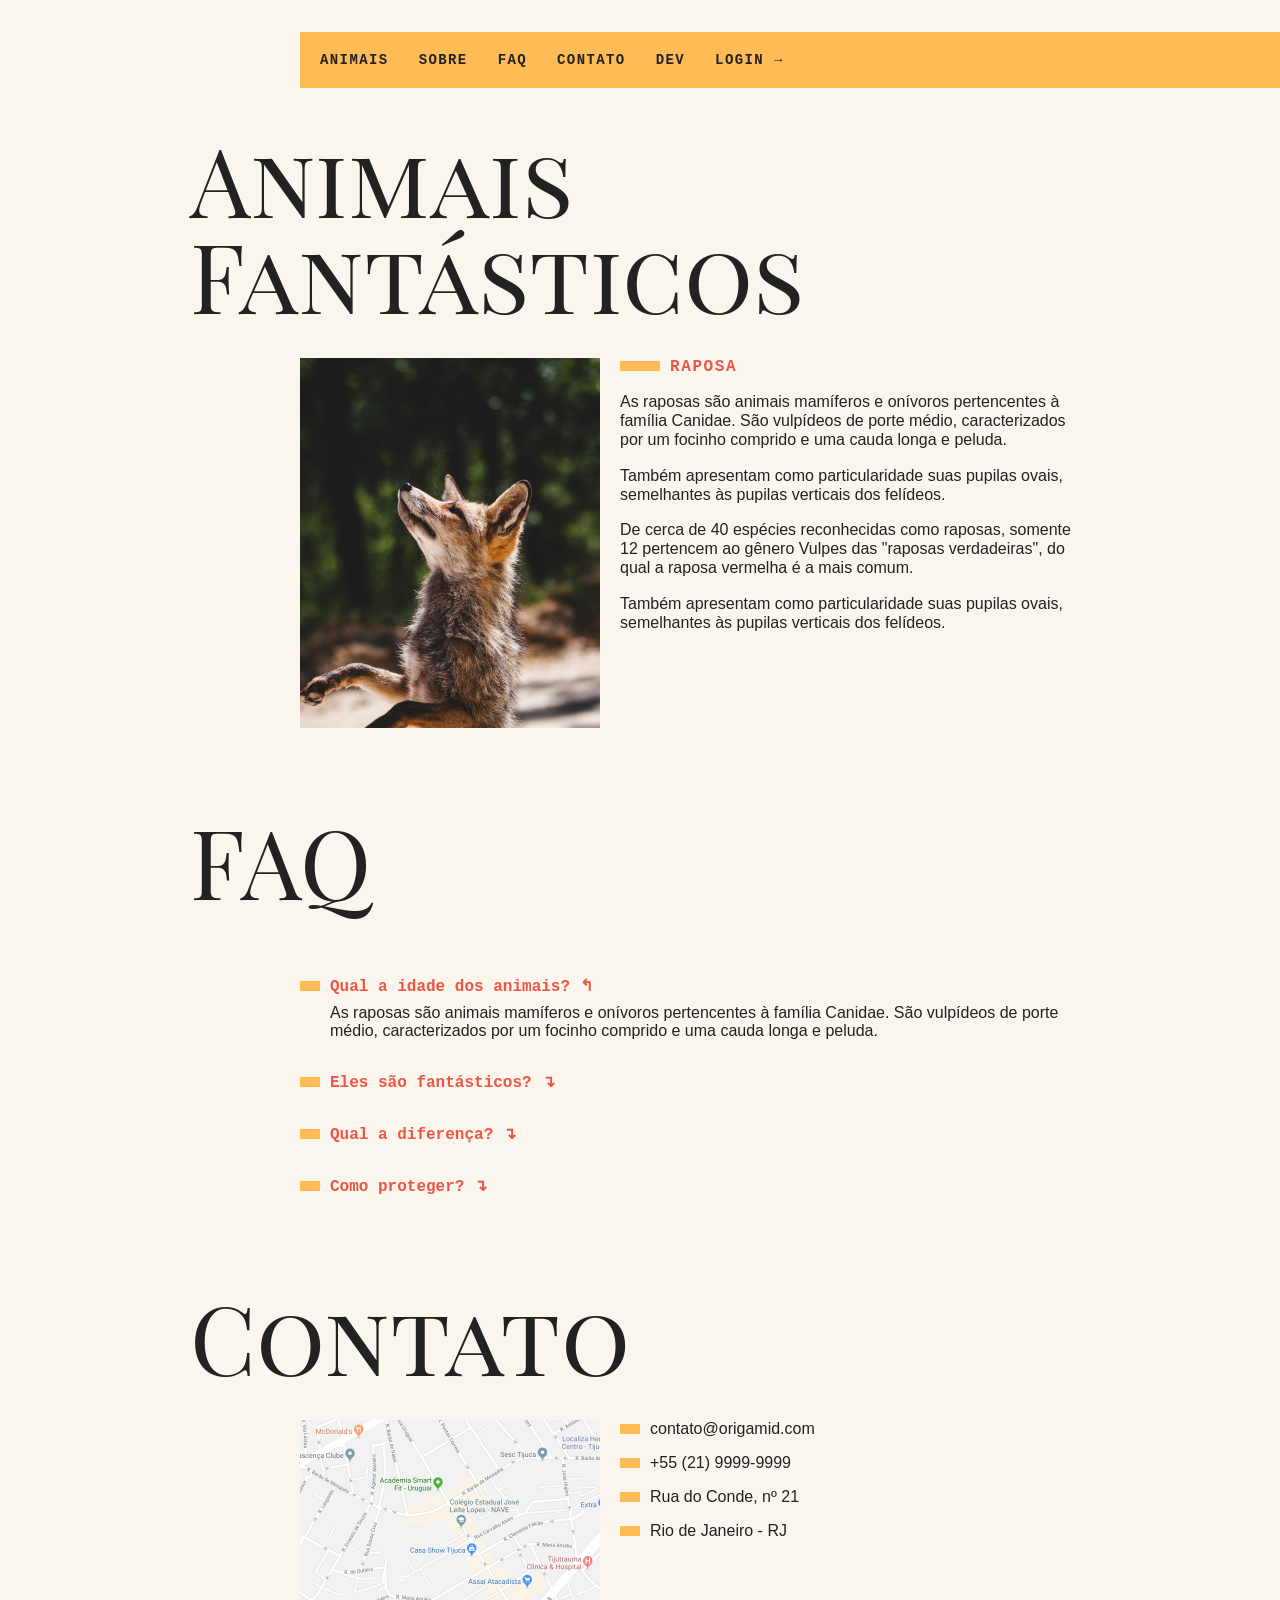
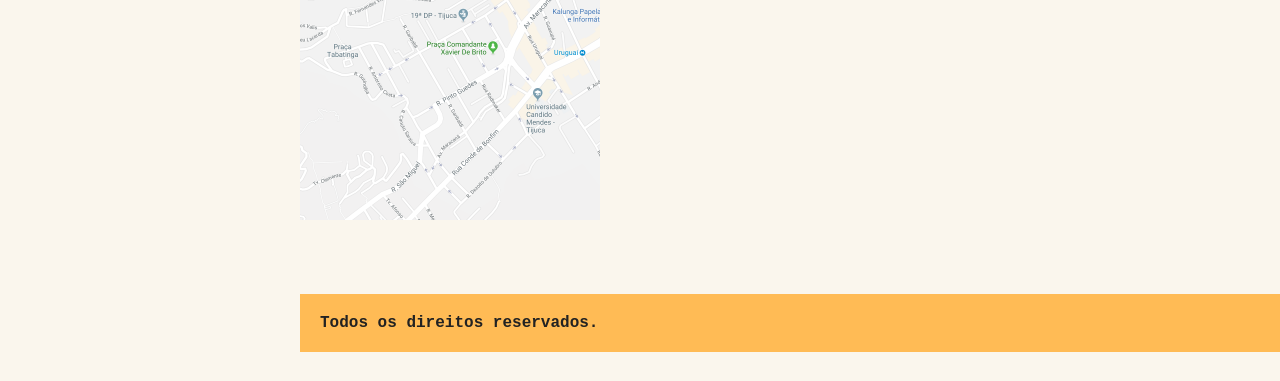
==== commit 6ab14b05: "Commit com atualizações sobre as aulas de efeitos no DOM" ====
--- a/index.html
+++ b/index.html
@@ -28,6 +28,15 @@
         <nav class="menu" data-menu="suave">
             <ul>
                 <li><a href="#animais">Animais</a></li>
+                <li data-dropdown="">
+                    <a href="sobre.html">Sobre</a>
+                    <ul class="dropdown-menu">
+                        <li><a href="empresa.html">A Empresa</a></li>
+                        <li><a href="equipe.html">Equipe</a></li>
+                        <li><a href="socios.html">Sócios</a></li>
+                        <li><a href="investidores.html">Investidores</a></li>
+                    </ul>
+                </li>
                 <li><a href="#faq">Faq</a></li>
                 <li><a href="#contato">Contato</a></li>
                 <li><a href="https://www.origamid.com/">Dev</a></li>
@@ -171,7 +180,8 @@
 
         <section class="grid-section contato" data-anime="scroll" id="contato">
             <h1 class="titulo">Contato</h1>
-            <div class="mapa">
+            <!-- os tributos aria- melhoram a usabilidade de usuários que usam leitor de tela -->
+            <div class="mapa" data-tooltip="" aria-label="Endereço próximo ao estacionamento!">
                 <img src="img/mapa.png">
             </div>
             <ul class="dados">
@@ -209,4 +219,5 @@
 
     <script type="module" src="js/scripts.js"></script>
 </body>
+
 </html>
--- a/css/style.css
+++ b/css/style.css
@@ -1,4 +1,6 @@
 
 @import 'geral.css';
 @import 'modal.css';
+@import 'tooltip.css';
+@import 'dropdown-menu.css';
 
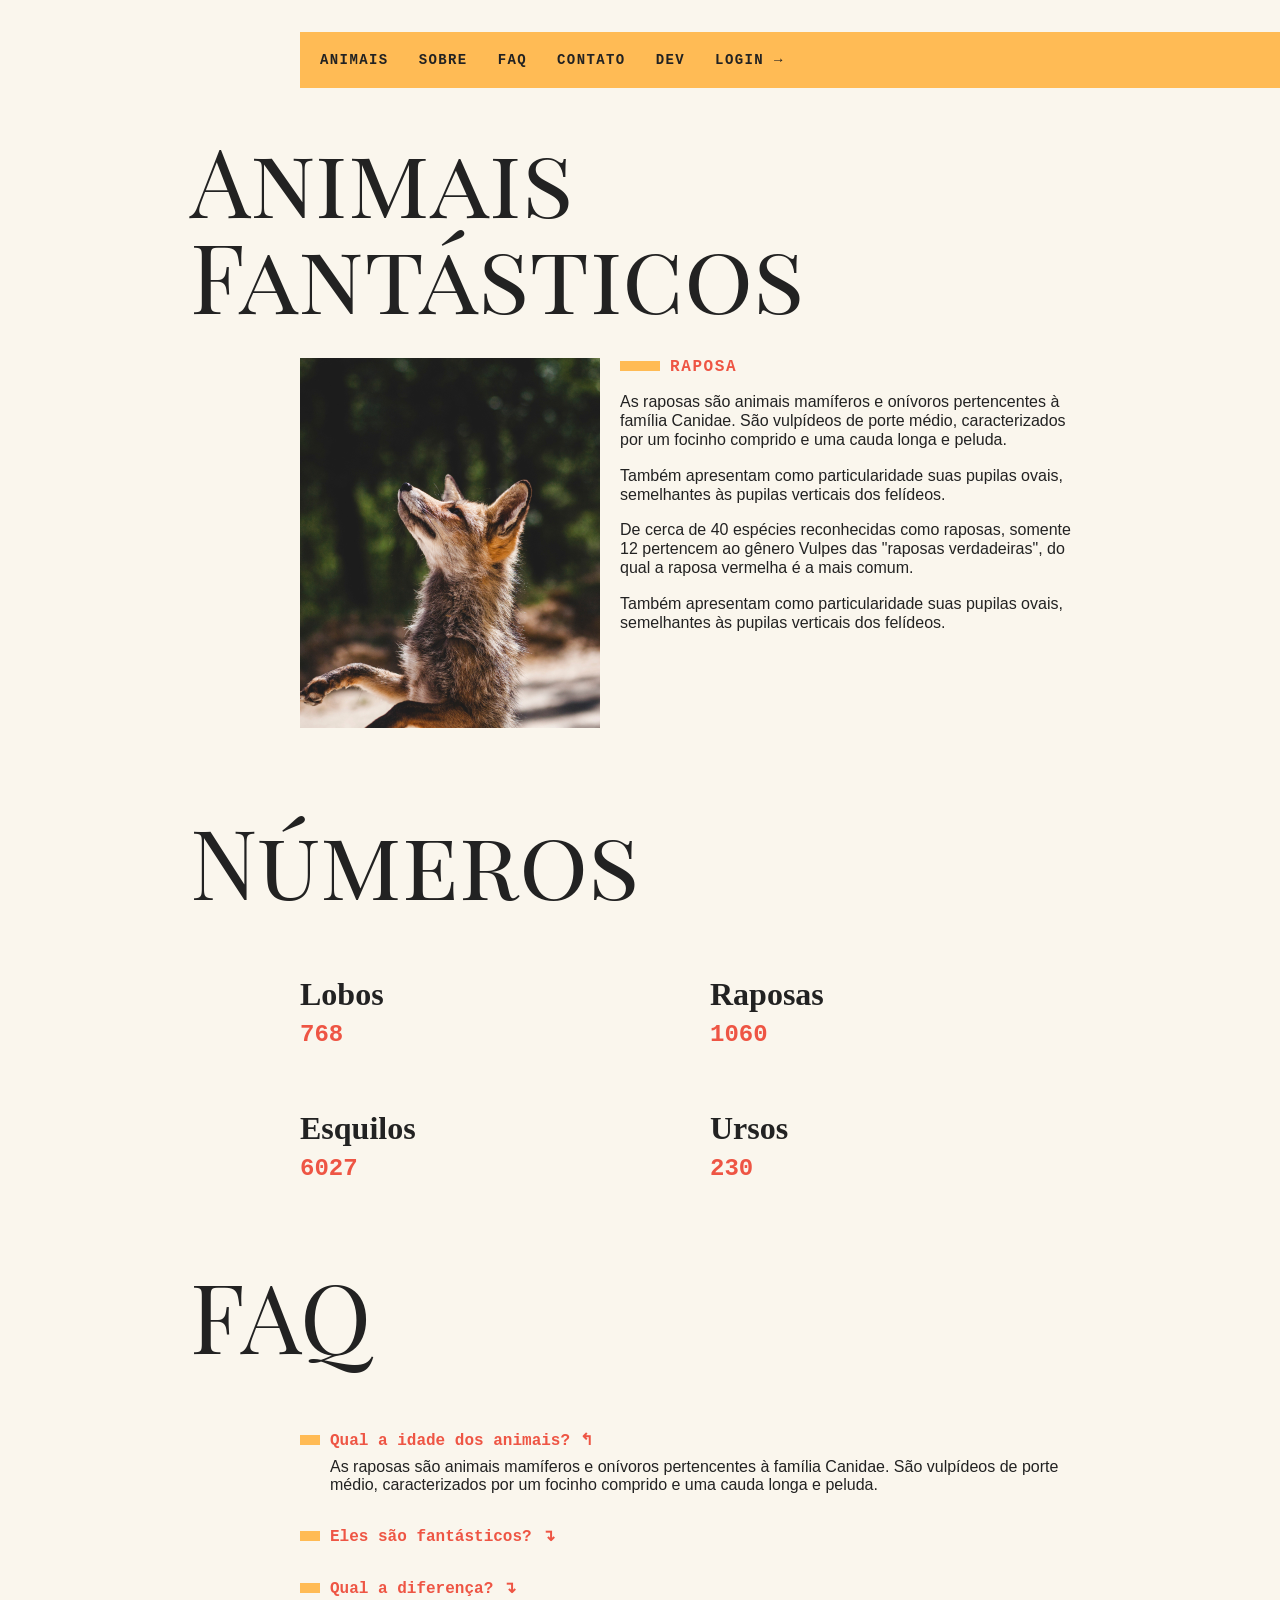
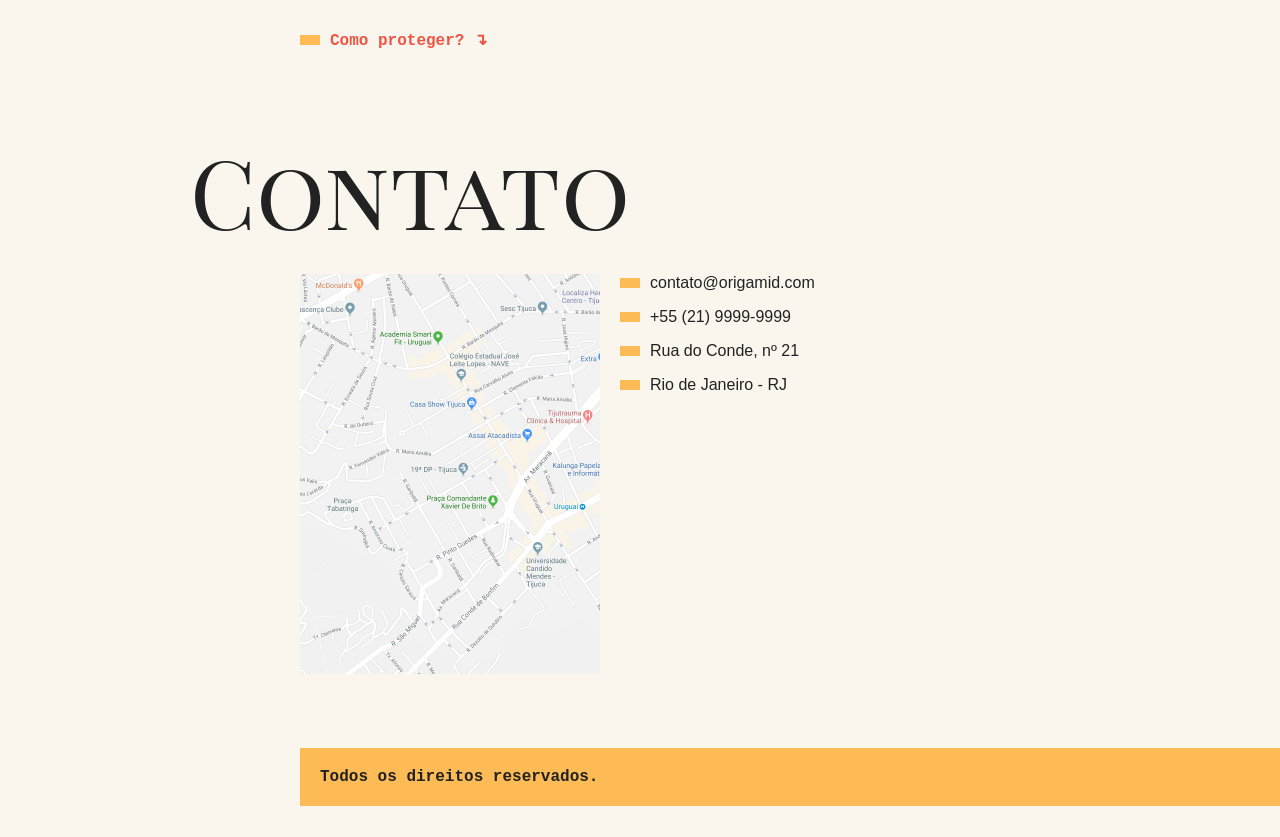
==== commit 25dad9f3: "números animados mais menu responsivo" ====
--- a/index.html
+++ b/index.html
@@ -25,8 +25,15 @@
 
 
         <!-- <div id="div" data-cor="azul" data-width="500">Div</div> -->
+
         <nav class="menu" data-menu="suave">
-            <ul>
+            <!--
+                Menu mobile o artibuto aria-expanded="false" é para dizer para um leitor de tela que o menu abaixo não está
+                expandido, está escondido.
+                aria-controls="menu" - indica qual controle esse botão está controlando, nesse caso é o que possui id menu
+            -->
+            <button data-menu="button" aria-expanded="false" aria-controls="menu">Menu</button>
+            <ul data-menu="lista" id="menu">
                 <li><a href="#animais">Animais</a></li>
                 <li data-dropdown="">
                     <a href="sobre.html">Sobre</a>
@@ -157,6 +164,32 @@
                     <p>Também apresentam como particularidade suas pupilas ovais, semelhantes às pupilas verticais dos
                         felídeos.</p>
                 </section>
+            </div>
+        </section>
+
+        <section class="grid-section numeros" id="numerosTarget" data-anime="scroll">
+            <h1 class="titulo">Números</h1>
+        
+            <div class="numeros-grid">
+                <div class="numero-animal">
+                    <h3>Lobos</h3>
+                    <span data-numero="">4874</span>
+                </div>
+        
+                <div class="numero-animal">
+                    <h3>Raposas</h3>
+                    <span data-numero="">5374</span>
+                </div>
+        
+                <div class="numero-animal">
+                    <h3>Esquilos</h3>
+                    <span data-numero="">12340</span>
+                </div>
+        
+                <div class="numero-animal">
+                    <h3>Ursos</h3>
+                    <span data-numero="">230</span>
+                </div>
             </div>
         </section>
 
--- a/css/style.css
+++ b/css/style.css
@@ -3,4 +3,6 @@
 @import 'modal.css';
 @import 'tooltip.css';
 @import 'dropdown-menu.css';
+@import 'menu-mobile.css';
+@import 'numeros.css';
 
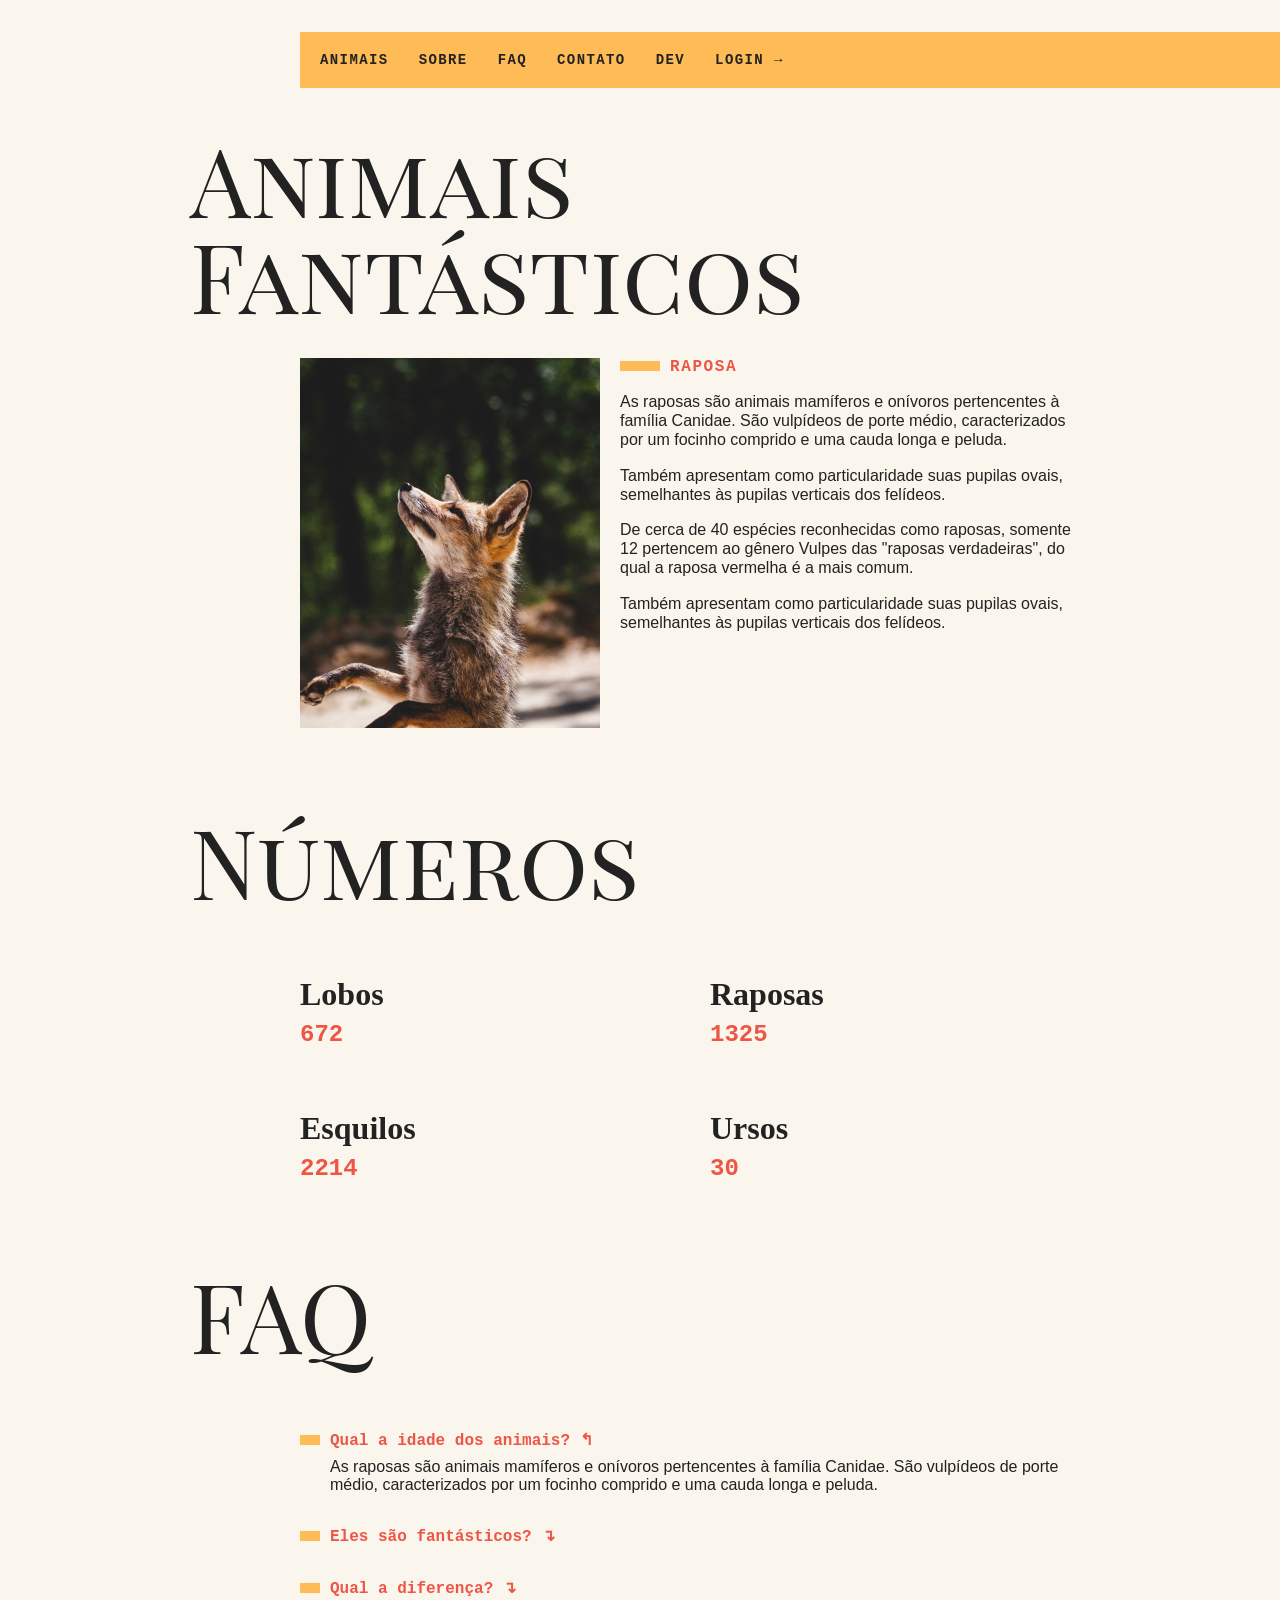
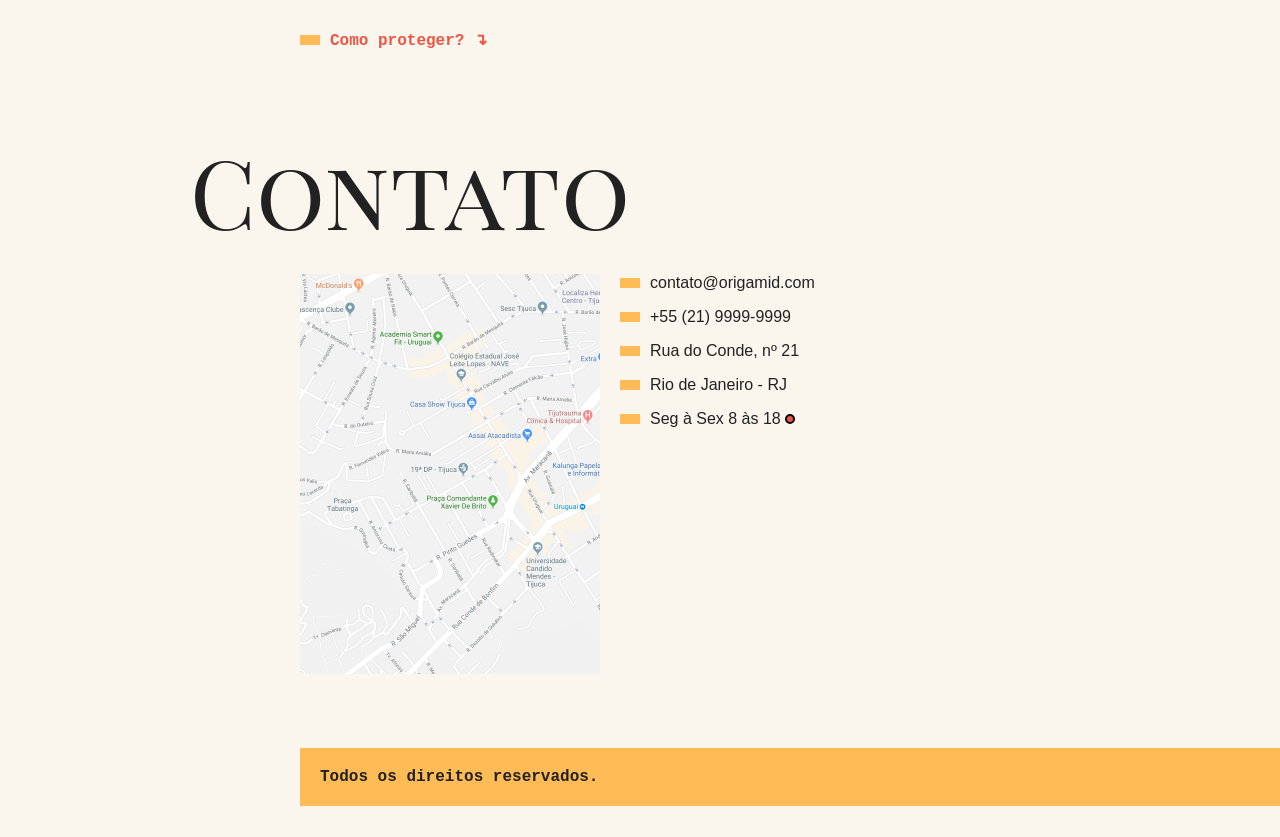
==== commit b77a0282: "Aula de modificações nos fomulários" ====
--- a/index.html
+++ b/index.html
@@ -222,6 +222,7 @@
                 <li>+55 (21) 9999-9999</li>
                 <li>Rua do Conde, nº 21</li>
                 <li>Rio de Janeiro - RJ</li>
+                <li data-semana="1,2,3,4,5" data-horario="8,18">Seg à Sex 8 às 18</li>
             </ul>
         </section>
 
